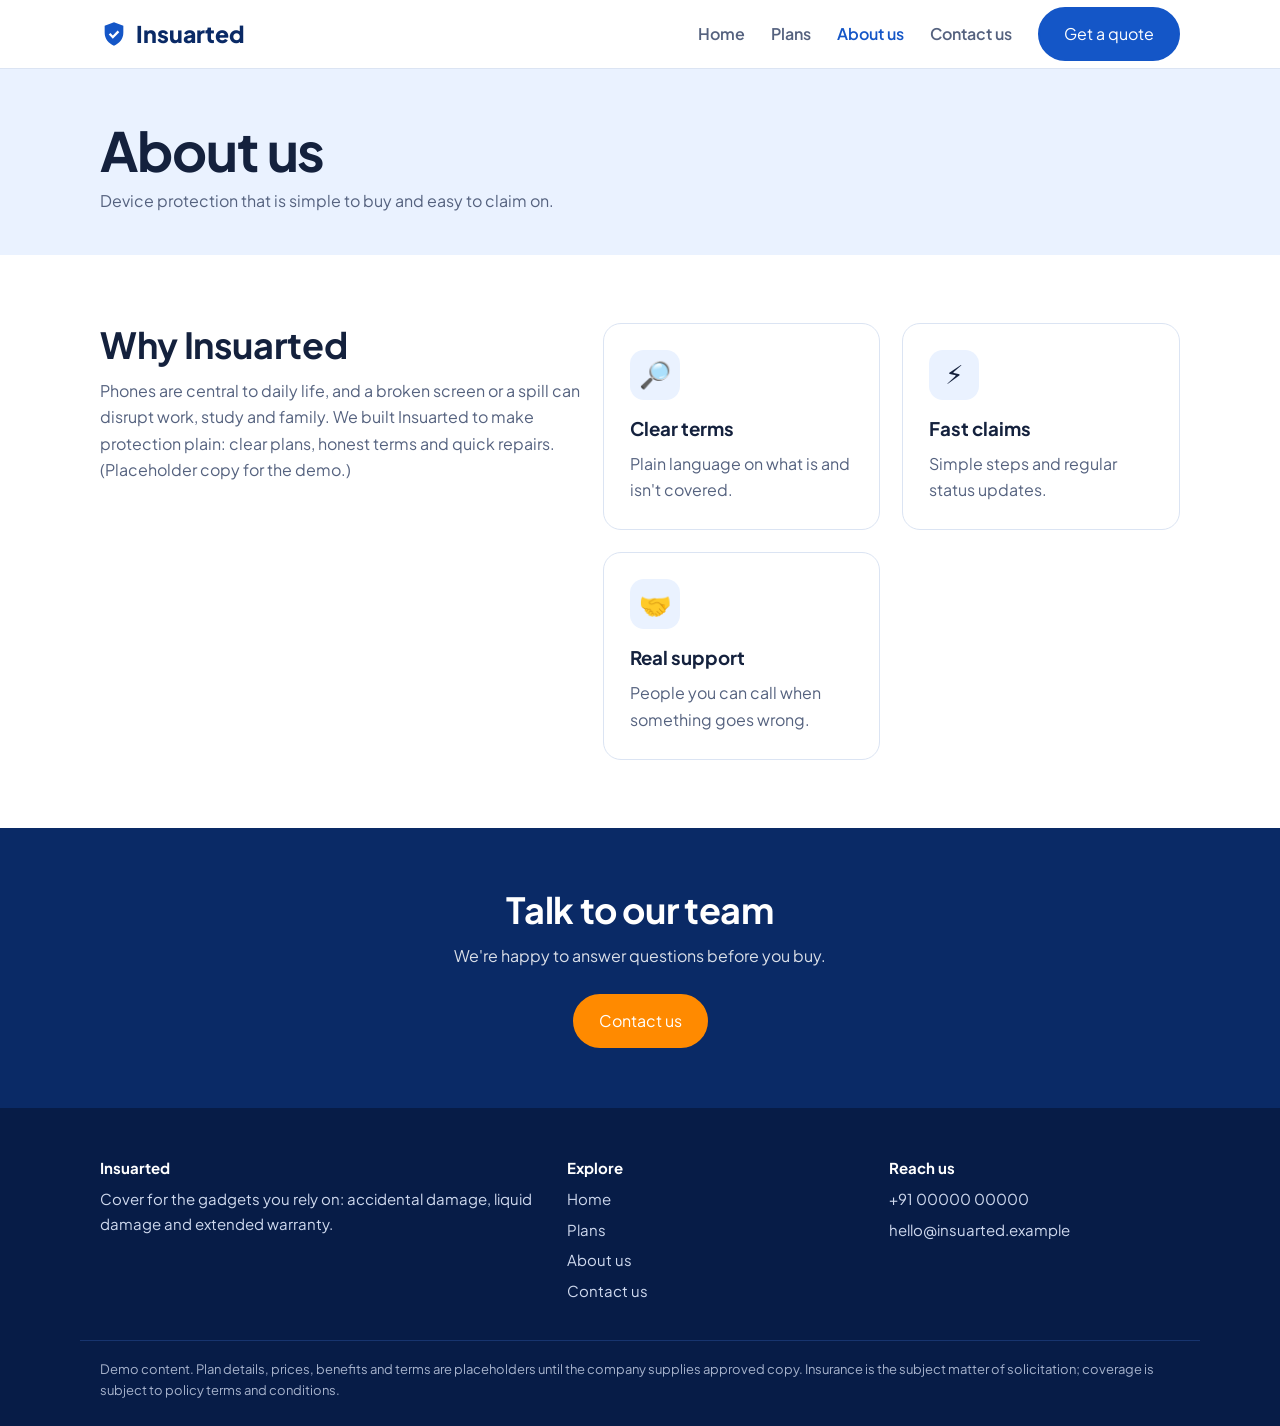
==== about.html @ c6f41498 "Add files via upload" ====
<!doctype html><html lang="en"><head><meta charset="utf-8"><meta name="viewport" content="width=device-width,initial-scale=1"><title>About us | Insuarted</title><meta name="description" content="Who we are and how we handle claims."><link rel="preconnect" href="https://fonts.googleapis.com"><link rel="preconnect" href="https://fonts.gstatic.com" crossorigin><link href="https://fonts.googleapis.com/css2?family=Plus+Jakarta+Sans:wght@400;500;600;700;800&display=swap" rel="stylesheet"><link rel="stylesheet" href="styles.css"></head><body><header><div class="w nav"><a class="logo" href="index.html"><svg width="28" height="28" viewBox="0 0 24 24" fill="#1456c7" aria-hidden="true"><path d="M12 2 4 5v6c0 5 3.4 9.4 8 11 4.6-1.6 8-6 8-11V5l-8-3Zm-1 14-3.5-3.5 1.4-1.4L11 13.2l4.1-4.1 1.4 1.4L11 16Z"/></svg>Insuarted</a><button id="m" aria-label="Menu">&#9776;</button><nav id="nv"><a href="index.html">Home</a><a href="plans.html">Plans</a><a href="about.html" class=on>About us</a><a href="contact.html">Contact us</a><a class="btn" href="contact.html#quote">Get a quote</a></nav></div></header><main><section class="page"><div class="w"><h1>About us</h1><p>Device protection that is simple to buy and easy to claim on.</p></div></section>
<section class="sec"><div class="w g2"><div><h2>Why Insuarted</h2><p class="mut">Phones are central to daily life, and a broken screen or a spill can disrupt work, study and family. We built Insuarted to make protection plain: clear plans, honest terms and quick repairs. (Placeholder copy for the demo.)</p></div><div class="g3" style="grid-template-columns:1fr 1fr"><div class="card"><div class="ic">🔎</div><h3>Clear terms</h3><p>Plain language on what is and isn't covered.</p></div><div class="card"><div class="ic">⚡</div><h3>Fast claims</h3><p>Simple steps and regular status updates.</p></div><div class="card"><div class="ic">🤝</div><h3>Real support</h3><p>People you can call when something goes wrong.</p></div></div></div></section>
<section class="cta"><div class="w"><h2>Talk to our team</h2><p>We're happy to answer questions before you buy.</p><a class="btn a" href="contact.html">Contact us</a></div></section></main><footer><div class="w fg"><div><b>Insuarted</b><p>Cover for the gadgets you rely on: accidental damage, liquid damage and extended warranty.</p></div><div><b>Explore</b><a href="index.html">Home</a><a href="plans.html">Plans</a><a href="about.html">About us</a><a href="contact.html">Contact us</a></div><div><b>Reach us</b><a href="tel:+910000000000">+91 00000 00000</a><a href="mailto:hello@insuarted.example">hello@insuarted.example</a></div></div><div class="w dis">Demo content. Plan details, prices, benefits and terms are placeholders until the company supplies approved copy. Insurance is the subject matter of solicitation; coverage is subject to policy terms and conditions.</div></footer><script src="main.js"></script></body></html>
---- styles.css ----
:root{--navy:#0a2a66;--blue:#1456c7;--sky:#eaf2ff;--acc:#ff8a00;--ink:#14213d;--mut:#55627f;--line:#dbe4f3}
*{box-sizing:border-box;margin:0}
body{font:16px/1.65 "Plus Jakarta Sans",system-ui,-apple-system,"Segoe UI",Roboto,sans-serif;color:var(--ink)}
a{color:inherit;text-decoration:none}
:focus-visible{outline:3px solid var(--acc);outline-offset:2px}
.w{max-width:1120px;margin:0 auto;padding:0 20px}
header{position:sticky;top:0;background:#fff;border-bottom:1px solid var(--line);z-index:9}
.nav{display:flex;align-items:center;justify-content:space-between;height:68px}
.logo{display:flex;gap:8px;align-items:center;font-weight:800;font-size:23px;color:var(--navy)}
nav{display:flex;gap:26px;align-items:center}
nav a:not(.btn){font-weight:600;color:var(--mut)}nav a.on,nav a:not(.btn):hover{color:var(--blue)}
.btn{display:inline-block;background:var(--blue);color:#fff!important;padding:12px 24px;border-radius:999px;font:700 16px inherit;font-family:inherit;border:2px solid var(--blue);cursor:pointer;transition:background .2s}
.btn:hover{background:var(--navy);border-color:var(--navy)}
.btn.a{background:var(--acc);border-color:var(--acc)}.btn.a:hover{background:#e67a00;border-color:#e67a00}
.btn.o{background:none;color:var(--blue)!important}.btn.o:hover{background:var(--sky)}
#m{display:none;background:none;border:0;font-size:28px;cursor:pointer;color:var(--navy)}
.hero{background:linear-gradient(135deg,var(--navy),var(--blue));color:#fff;padding:76px 0}
.hero .w{display:grid;grid-template-columns:1.15fr .85fr;gap:48px;align-items:center}
.hero .btn.o{color:#fff!important;border-color:#fff}.hero .btn.o:hover{background:rgba(255,255,255,.15)}
h1{font-size:clamp(32px,5vw,54px);line-height:1.1;letter-spacing:-.02em}
h2{font-size:clamp(26px,3.4vw,36px);line-height:1.2;margin-bottom:12px;letter-spacing:-.01em}
.hero p{font-size:18px;margin:18px 0 30px;opacity:.92;max-width:520px}
.card{background:#fff;border:1px solid var(--line);border-radius:18px;padding:26px}
.hero .card{color:var(--ink);border:0;box-shadow:0 20px 50px rgba(0,0,0,.25)}
.sec{padding:68px 0}.alt{background:var(--sky)}
.c{text-align:center;max-width:620px;margin:0 auto 38px;color:var(--mut)}
.g3,.g2{display:grid;gap:22px}.g3{grid-template-columns:repeat(3,1fr)}.g2{grid-template-columns:1fr 1.2fr;align-items:start}
.ic{width:50px;height:50px;border-radius:14px;background:var(--sky);display:grid;place-items:center;font-size:26px;margin-bottom:14px}
.card h3{margin-bottom:6px}.mut,.card p{color:var(--mut)}
.ck{list-style:none;padding:0;margin:14px 0}.ck li{padding:5px 0 5px 28px;position:relative}
.ck li:before{content:"✓";position:absolute;left:0;color:#14a44d;font-weight:800}
.stat{text-align:center}.stat b{display:block;font-size:38px;color:var(--blue);line-height:1.2}
.plan{display:flex;flex-direction:column;position:relative}.plan .ck{flex:1}
.plan.pop{border:2px solid var(--blue);box-shadow:0 14px 40px rgba(20,86,199,.18)}
.tag{position:absolute;top:-14px;left:22px;background:var(--acc);color:#fff;font-weight:700;font-size:13px;padding:3px 14px;border-radius:999px}
.price{font-size:34px;font-weight:800;color:var(--navy)}.price small{font-size:15px;font-weight:500;color:var(--mut)}
.cta{background:var(--navy);color:#fff;text-align:center;padding:60px 0}.cta p{margin:8px 0 24px;opacity:.85}
.page{background:var(--sky);padding:52px 0 40px}.page p{color:var(--mut);max-width:620px;margin-top:8px}
label{display:block;font-weight:600;font-size:14px;margin:14px 0 5px}
input,select,textarea{width:100%;padding:12px 14px;border:1.5px solid var(--line);border-radius:10px;font:inherit;background:#fff}
input:focus,select:focus,textarea:focus{border-color:var(--blue);outline:0}
.r{display:grid;grid-template-columns:1fr 1fr;gap:14px}
.chk{display:flex;gap:10px;align-items:flex-start;font-weight:400;margin-top:16px}.chk input{width:auto;margin-top:5px}
.hp{position:absolute;left:-9999px}
#out{margin-top:14px;padding:0;border-radius:10px}#out.ok,#out.err{padding:12px 14px}
#out.ok{background:#e6f7ed;color:#0b6b32}#out.err{background:#fdecec;color:#a61b1b}
details{border-bottom:1px solid var(--line);padding:14px 0}summary{font-weight:700;cursor:pointer}details p{margin-top:8px;color:var(--mut)}
footer{background:#071c47;color:#cfd9ee;padding:48px 0 24px;font-size:15px}
.fg{display:grid;grid-template-columns:1.5fr 1fr 1fr;gap:30px}.fg a,.fg b{display:block;margin-bottom:6px}.fg b{color:#fff}.fg a:hover{color:#fff}
.dis{margin-top:30px;padding-top:18px;border-top:1px solid #1c3a78;font-size:13px;opacity:.8}
@media(max-width:800px){.hero .w,.g3,.g2,.fg,.r{grid-template-columns:1fr}.hero{padding:48px 0}.sec{padding:48px 0}
#m{display:block}nav{display:none;position:absolute;top:68px;left:0;right:0;background:#fff;flex-direction:column;align-items:stretch;padding:16px 20px;border-bottom:1px solid var(--line);gap:14px}nav.open{display:flex}nav .btn{text-align:center}}
@media(prefers-reduced-motion:reduce){*{transition:none!important}}
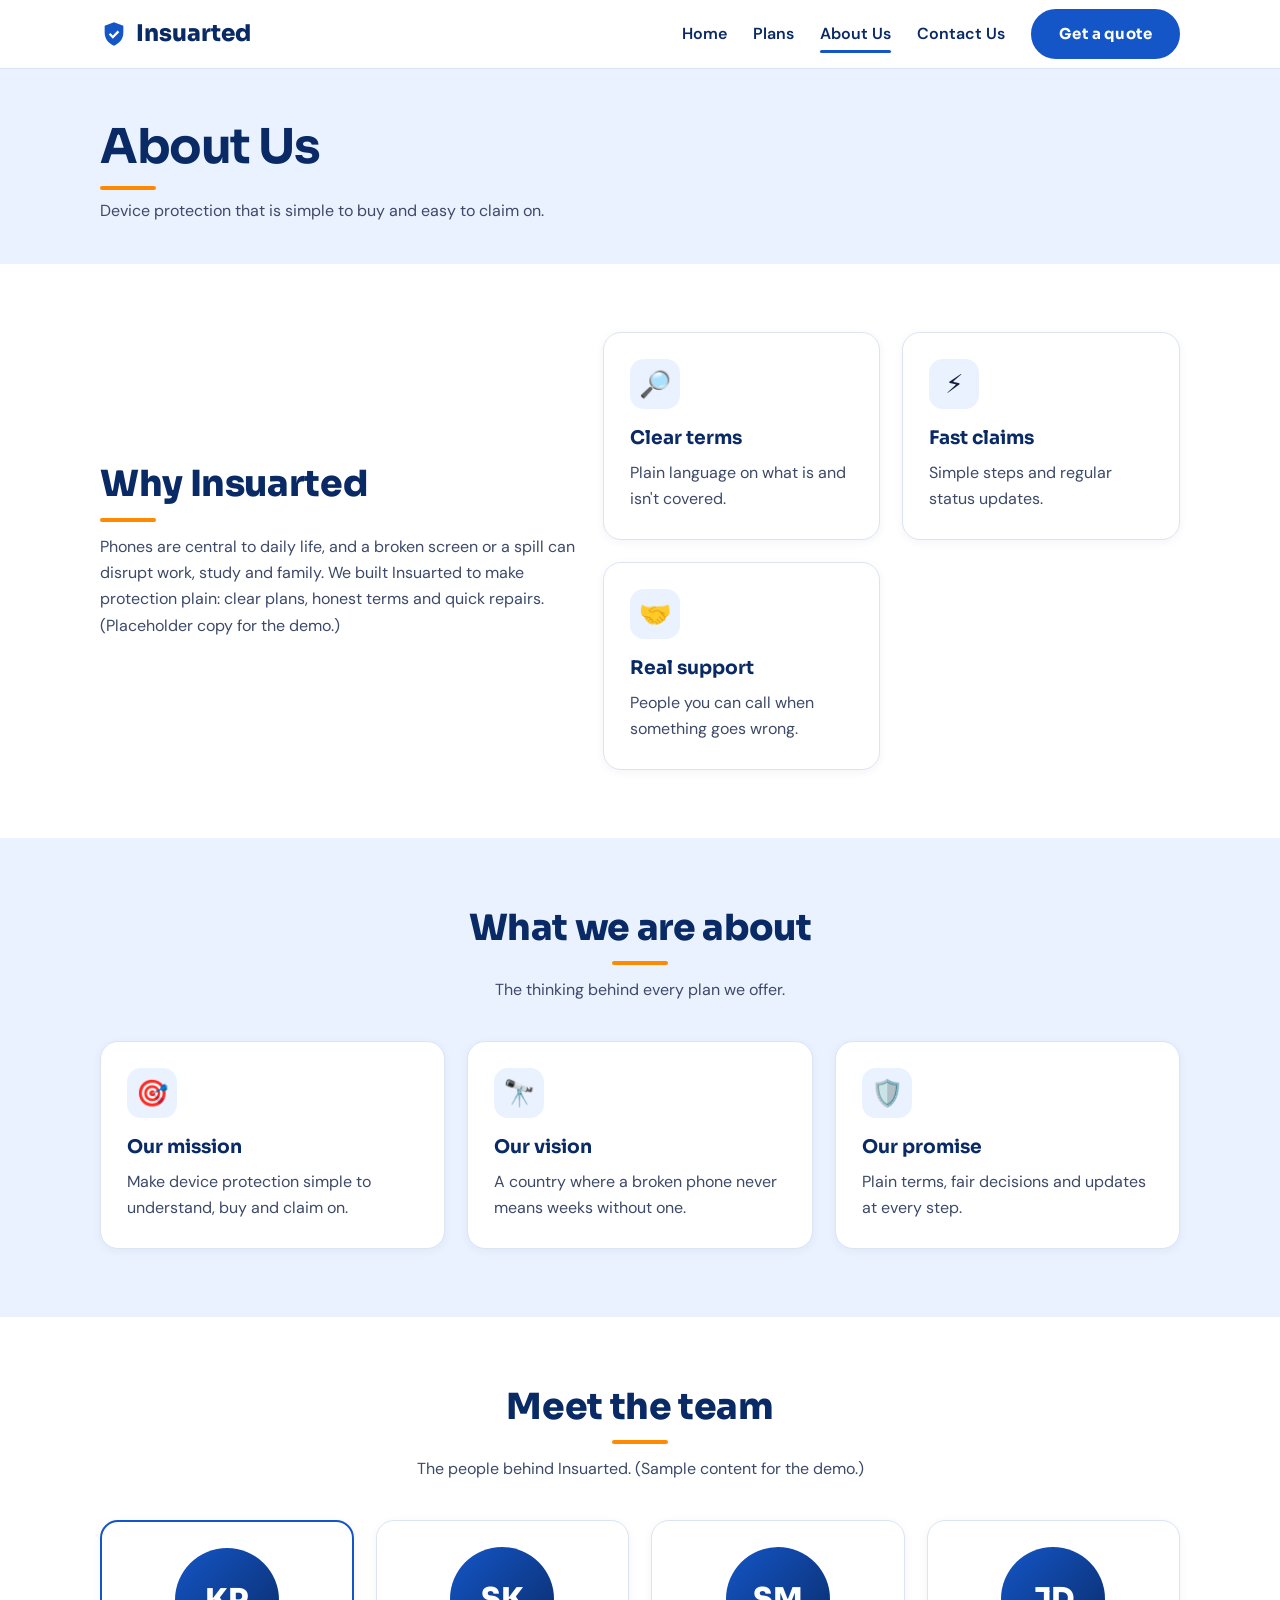
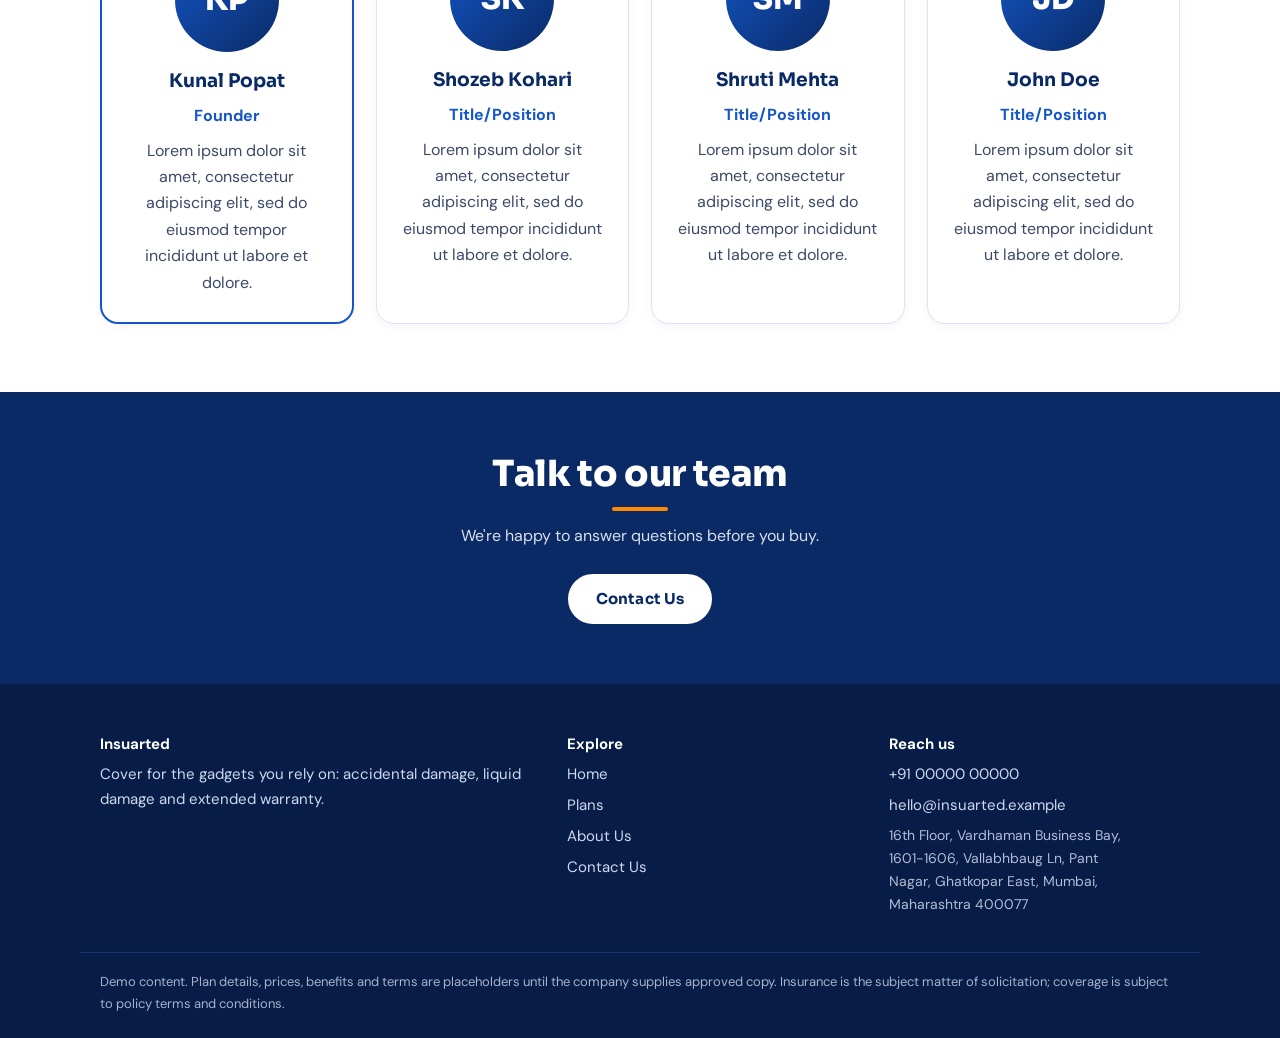
==== commit 41685268: "Add files via upload" ====
--- a/about.html
+++ b/about.html
@@ -1,3 +1,3 @@
-<!doctype html><html lang="en"><head><meta charset="utf-8"><meta name="viewport" content="width=device-width,initial-scale=1"><title>About us | Insuarted</title><meta name="description" content="Who we are and how we handle claims."><link rel="preconnect" href="https://fonts.googleapis.com"><link rel="preconnect" href="https://fonts.gstatic.com" crossorigin><link href="https://fonts.googleapis.com/css2?family=Plus+Jakarta+Sans:wght@400;500;600;700;800&display=swap" rel="stylesheet"><link rel="stylesheet" href="styles.css"></head><body><header><div class="w nav"><a class="logo" href="index.html"><svg width="28" height="28" viewBox="0 0 24 24" fill="#1456c7" aria-hidden="true"><path d="M12 2 4 5v6c0 5 3.4 9.4 8 11 4.6-1.6 8-6 8-11V5l-8-3Zm-1 14-3.5-3.5 1.4-1.4L11 13.2l4.1-4.1 1.4 1.4L11 16Z"/></svg>Insuarted</a><button id="m" aria-label="Menu">&#9776;</button><nav id="nv"><a href="index.html">Home</a><a href="plans.html">Plans</a><a href="about.html" class=on>About us</a><a href="contact.html">Contact us</a><a class="btn" href="contact.html#quote">Get a quote</a></nav></div></header><main><section class="page"><div class="w"><h1>About us</h1><p>Device protection that is simple to buy and easy to claim on.</p></div></section>
-<section class="sec"><div class="w g2"><div><h2>Why Insuarted</h2><p class="mut">Phones are central to daily life, and a broken screen or a spill can disrupt work, study and family. We built Insuarted to make protection plain: clear plans, honest terms and quick repairs. (Placeholder copy for the demo.)</p></div><div class="g3" style="grid-template-columns:1fr 1fr"><div class="card"><div class="ic">🔎</div><h3>Clear terms</h3><p>Plain language on what is and isn't covered.</p></div><div class="card"><div class="ic">⚡</div><h3>Fast claims</h3><p>Simple steps and regular status updates.</p></div><div class="card"><div class="ic">🤝</div><h3>Real support</h3><p>People you can call when something goes wrong.</p></div></div></div></section>
-<section class="cta"><div class="w"><h2>Talk to our team</h2><p>We're happy to answer questions before you buy.</p><a class="btn a" href="contact.html">Contact us</a></div></section></main><footer><div class="w fg"><div><b>Insuarted</b><p>Cover for the gadgets you rely on: accidental damage, liquid damage and extended warranty.</p></div><div><b>Explore</b><a href="index.html">Home</a><a href="plans.html">Plans</a><a href="about.html">About us</a><a href="contact.html">Contact us</a></div><div><b>Reach us</b><a href="tel:+910000000000">+91 00000 00000</a><a href="mailto:hello@insuarted.example">hello@insuarted.example</a></div></div><div class="w dis">Demo content. Plan details, prices, benefits and terms are placeholders until the company supplies approved copy. Insurance is the subject matter of solicitation; coverage is subject to policy terms and conditions.</div></footer><script src="main.js"></script></body></html>+<!doctype html><html lang="en"><head><meta charset="utf-8"><meta name="viewport" content="width=device-width,initial-scale=1"><title>About Us | Insuarted</title><meta name="description" content="Who we are and how we handle claims."><link rel="preconnect" href="https://fonts.googleapis.com"><link rel="preconnect" href="https://fonts.gstatic.com" crossorigin><link href="https://fonts.googleapis.com/css2?family=Sora:wght@600;700;800&family=DM+Sans:wght@400;500;600;700&display=swap" rel="stylesheet"><link rel="icon" href="favicon.svg" type="image/svg+xml"><link rel="icon" href="favicon.svg" type="image/svg+xml"><link rel="stylesheet" href="styles.css"></head><body><header><div class="w nav"><a class="logo" href="index.html"><svg width="28" height="28" viewBox="0 0 24 24" fill="#1456c7" aria-hidden="true"><path d="M12 2 4 5v6c0 5 3.4 9.4 8 11 4.6-1.6 8-6 8-11V5l-8-3Zm-1 14-3.5-3.5 1.4-1.4L11 13.2l4.1-4.1 1.4 1.4L11 16Z"/></svg>Insuarted</a><button id="m" aria-label="Menu">&#9776;</button><nav id="nv"><a href="index.html">Home</a><a href="plans.html">Plans</a><a href="about.html" class=on>About Us</a><a href="contact.html">Contact Us</a><a class="btn" href="contact.html#quote">Get a quote</a></nav></div></header><main><section class="page"><div class="w"><h1>About Us</h1><p>Device protection that is simple to buy and easy to claim on.</p></div></section>
+<section class="sec"><div class="w g2 mid"><div><h2>Why Insuarted</h2><p class="mut">Phones are central to daily life, and a broken screen or a spill can disrupt work, study and family. We built Insuarted to make protection plain: clear plans, honest terms and quick repairs. (Placeholder copy for the demo.)</p></div><div class="g3" style="grid-template-columns:1fr 1fr"><div class="card"><div class="ic">🔎</div><h3>Clear terms</h3><p>Plain language on what is and isn't covered.</p></div><div class="card"><div class="ic">⚡</div><h3>Fast claims</h3><p>Simple steps and regular status updates.</p></div><div class="card"><div class="ic">🤝</div><h3>Real support</h3><p>People you can call when something goes wrong.</p></div></div></div></section>
+<section class="sec alt"><div class="w"><div class="c"><h2>What we are about</h2><p>The thinking behind every plan we offer.</p></div><div class="g3"><div class="card"><div class="ic">🎯</div><h3>Our mission</h3><p>Make device protection simple to understand, buy and claim on.</p></div><div class="card"><div class="ic">🔭</div><h3>Our vision</h3><p>A country where a broken phone never means weeks without one.</p></div><div class="card"><div class="ic">🛡️</div><h3>Our promise</h3><p>Plain terms, fair decisions and updates at every step.</p></div></div></div></section><section class="sec"><div class="w"><div class="c"><h2>Meet the team</h2><p>The people behind Insuarted. (Sample content for the demo.)</p></div><div class="g4"><div class="card tm fd"><div class="av"><span>KP</span><img src="images/team/kunal-popat.jpg" alt="Kunal Popat" loading="lazy" onerror="this.remove()"></div><h3>Kunal Popat</h3><p class="role">Founder</p><p>Lorem ipsum dolor sit amet, consectetur adipiscing elit, sed do eiusmod tempor incididunt ut labore et dolore.</p></div><div class="card tm"><div class="av"><span>SK</span><img src="images/team/shozeb-kohari.jpg" alt="Shozeb Kohari" loading="lazy" onerror="this.remove()"></div><h3>Shozeb Kohari</h3><p class="role">Title/Position</p><p>Lorem ipsum dolor sit amet, consectetur adipiscing elit, sed do eiusmod tempor incididunt ut labore et dolore.</p></div><div class="card tm"><div class="av"><span>SM</span><img src="images/team/shruti-mehta.jpg" alt="Shruti Mehta" loading="lazy" onerror="this.remove()"></div><h3>Shruti Mehta</h3><p class="role">Title/Position</p><p>Lorem ipsum dolor sit amet, consectetur adipiscing elit, sed do eiusmod tempor incididunt ut labore et dolore.</p></div><div class="card tm"><div class="av"><span>JD</span><img src="images/team/john-doe.jpg" alt="John Doe" loading="lazy" onerror="this.remove()"></div><h3>John Doe</h3><p class="role">Title/Position</p><p>Lorem ipsum dolor sit amet, consectetur adipiscing elit, sed do eiusmod tempor incididunt ut labore et dolore.</p></div></div></div></section><section class="cta"><div class="w"><h2>Talk to our team</h2><p>We're happy to answer questions before you buy.</p><a class="btn a" href="contact.html">Contact Us</a></div></section></main><footer><div class="w fg"><div><b>Insuarted</b><p>Cover for the gadgets you rely on: accidental damage, liquid damage and extended warranty.</p></div><div><b>Explore</b><a href="index.html">Home</a><a href="plans.html">Plans</a><a href="about.html">About Us</a><a href="contact.html">Contact Us</a></div><div><b>Reach us</b><a href="tel:+910000000000">+91 00000 00000</a><a href="mailto:hello@insuarted.example">hello@insuarted.example</a><a class="adr" href="https://www.google.com/maps/place/Shift+Risk+Insurance+Brokers+Limited/@19.0803357,72.9051284,17z/data=!3m1!4b1!4m6!3m5!1s0x3be7c61fb3d650e3:0x14227ef74384f28a!8m2!3d19.0803357!4d72.9051284!16s%2Fg%2F11d_6y_kd8" target="_blank" rel="noopener">16th Floor, Vardhaman Business Bay, 1601-1606, Vallabhbaug Ln, Pant Nagar, Ghatkopar East, Mumbai, Maharashtra 400077</a></div></div><div class="w dis">Demo content. Plan details, prices, benefits and terms are placeholders until the company supplies approved copy. Insurance is the subject matter of solicitation; coverage is subject to policy terms and conditions.</div></footer><script src="main.js"></script></body></html>
--- a/styles.css
+++ b/styles.css
@@ -51,3 +51,84 @@
 @media(max-width:800px){.hero .w,.g3,.g2,.fg,.r{grid-template-columns:1fr}.hero{padding:48px 0}.sec{padding:48px 0}
 #m{display:block}nav{display:none;position:absolute;top:68px;left:0;right:0;background:#fff;flex-direction:column;align-items:stretch;padding:16px 20px;border-bottom:1px solid var(--line);gap:14px}nav.open{display:flex}nav .btn{text-align:center}}
 @media(prefers-reduced-motion:reduce){*{transition:none!important}}
+/* v2 overrides */
+:root{--mut:#3d4a68}
+body{font-family:"DM Sans",system-ui,-apple-system,"Segoe UI",Roboto,sans-serif}
+h1,h2,h3,.logo,.price,.stat b,.btn,.tag{font-family:Sora,"DM Sans",system-ui,sans-serif}
+h2{color:var(--navy);font-weight:800}
+h2:after,.page h1:after{content:"";display:block;width:56px;height:4px;border-radius:4px;background:linear-gradient(90deg,var(--blue),var(--acc));margin:12px 0 0}
+.c h2:after,.cta h2:after{margin:12px auto 0}
+.page h1{color:var(--navy)}.card h3{color:var(--navy)}.cta h2{color:#fff}
+.btn{display:inline-flex;align-items:center;justify-content:center;font-weight:700;font-size:16px;line-height:1.2;padding:13px 26px;text-align:center;letter-spacing:.01em}
+.btn.a{color:var(--navy)!important}.btn.sm{padding:7px 16px;font-size:13px}
+.plan{transition:transform .25s,box-shadow .25s,border-color .25s}
+.plan:before{content:"";position:absolute;left:0;top:0;height:5px;width:0;background:linear-gradient(90deg,var(--blue),var(--acc));border-radius:18px 18px 0 0;transition:width .35s}
+.plan:hover{transform:translateY(-8px);box-shadow:0 24px 50px rgba(20,86,199,.22);border-color:var(--blue)}
+.plan:hover:before{width:100%}.plan:hover .price{color:var(--blue)}
+.plan .ck li:before{transition:transform .2s}.plan:hover .ck li:before{transform:scale(1.35)}
+.plan:hover .btn.o{background:var(--blue);color:#fff!important}
+.nx{background:linear-gradient(135deg,#071c47,#0a2a66);color:#fff;padding:68px 0}.nx h2{color:#fff}
+.nxp{color:#cfd9ee;max-width:620px;margin-bottom:30px}
+.g4{display:grid;grid-template-columns:repeat(4,1fr);gap:22px}
+.tile{background:rgba(255,255,255,.07);border:1px solid rgba(255,255,255,.18);border-radius:16px;padding:22px;transition:transform .25s,background .25s,border-color .25s}
+.tile:hover{transform:translateY(-5px);background:rgba(255,255,255,.13);border-color:#ff6b6b}
+.tile h3{color:#fff;margin:12px 0 4px;font-size:18px}.tile p{color:#cfd9ee}
+.x{width:36px;height:36px;border-radius:50%;display:grid;place-items:center;background:rgba(255,107,107,.15);color:#ff9a9a;font-weight:800;border:1.5px solid #ff6b6b;transition:.25s}
+.tile:hover .x{background:#ff6b6b;color:#fff}
+.av{width:76px;height:76px;border-radius:50%;display:grid;place-items:center;font:800 24px Sora,sans-serif;color:#fff;background:linear-gradient(135deg,var(--blue),var(--navy));margin-bottom:14px}
+.team .card{text-align:center}.team .av{margin-left:auto;margin-right:auto}
+.pill{display:inline-flex;gap:8px;align-items:center;font-weight:700;font-size:14px;padding:4px 14px;border-radius:999px;margin:8px 0}
+.pill:before{content:"";width:9px;height:9px;border-radius:50%;background:currentColor}
+.pill.open{background:#e6f7ed;color:#0b6b32}.pill.closed{background:#fdecec;color:#a61b1b}
+.card a.lnk{color:var(--blue);font-weight:600;text-decoration:underline}
+.fg .adr{font-size:14px;opacity:.85;max-width:250px}
+@media(max-width:900px){.g4{grid-template-columns:1fr 1fr}}@media(max-width:520px){.g4{grid-template-columns:1fr}}
+/* v2 */
+:root{--mut:#3d4968}
+body{font-family:"DM Sans",system-ui,-apple-system,"Segoe UI",Roboto,sans-serif}
+h1,h2,h3,.logo,.price,.stat b,.av,.btn{font-family:Sora,"DM Sans",system-ui,sans-serif}
+h1{font-size:clamp(30px,4.6vw,48px);letter-spacing:-.03em}
+h2,.card h3,.page h1{color:var(--navy)}
+h2::after,.page h1::after{content:"";display:block;width:56px;height:4px;border-radius:4px;background:var(--acc);margin:12px 0 0}
+.c h2::after,.cta h2::after{margin:12px auto 0}
+.cta h2,.nc h2{color:#fff}
+.btn{display:inline-flex;align-items:center;justify-content:center;font-size:15px;font-weight:700;line-height:1.2;padding:14px 26px;text-align:center;letter-spacing:.01em}
+.btn.a{color:var(--navy)!important}.tag{color:var(--navy)}
+.fg span{display:block;margin-top:2px}
+.lk{color:var(--blue);font-weight:700;text-decoration:underline;text-underline-offset:3px}.lk:hover{color:var(--navy)}
+.plan{transition:transform .28s,box-shadow .28s,border-color .28s}
+.plan:nth-child(1){--pc:#0f9d8a}.plan:nth-child(2){--pc:#1456c7}.plan:nth-child(3){--pc:#e67a00}
+.plan::before{content:"";position:absolute;left:0;top:0;height:5px;width:0;background:var(--pc);border-radius:18px 18px 0 0;transition:width .4s}
+.plan:hover{transform:translateY(-8px);box-shadow:0 22px 48px rgba(10,42,102,.2);border-color:var(--pc)}
+.plan:hover::before{width:100%}.plan:hover .price{color:var(--pc)}
+.plan .ck li{transition:transform .2s}.plan:hover .ck li{transform:translateX(4px)}.plan:hover .ck li:before{color:var(--pc)}
+.g4{display:grid;grid-template-columns:repeat(4,1fr);gap:22px}
+.tm{text-align:center;transition:transform .25s,box-shadow .25s}.tm:hover{transform:translateY(-6px);box-shadow:0 16px 36px rgba(10,42,102,.14)}
+.av{width:76px;height:76px;border-radius:50%;margin:0 auto 14px;display:grid;place-items:center;color:#fff;font-size:24px;font-weight:800;background:linear-gradient(135deg,var(--blue),var(--navy))}
+.st{display:inline-flex;align-items:center;gap:8px;font-weight:700;font-size:14px;padding:5px 12px;border-radius:999px}
+.st:before{content:"";width:9px;height:9px;border-radius:50%;background:currentColor}
+.st.on{background:#e6f7ed;color:#0b6b32}.st.on:before{animation:p 1.6s infinite}.st.off{background:#fdecec;color:#a61b1b}
+@keyframes p{50%{opacity:.25}}
+.dm{margin-left:8px;font:inherit;font-size:13px;border:1.5px dashed var(--mut);background:none;border-radius:999px;padding:4px 12px;cursor:pointer;color:var(--ink)}
+@media(max-width:800px){.g3[style]{grid-template-columns:1fr!important}}
+@media(max-width:480px){.g4{grid-template-columns:1fr}}
+
+/* v3 */
+nav a:not(.btn){color:var(--navy);position:relative}
+nav a:not(.btn)::after{content:"";position:absolute;left:0;right:0;bottom:-6px;height:3px;border-radius:3px;background:var(--blue);transform:scaleX(0);transition:transform .2s}
+nav a.on::after,nav a:not(.btn):hover::after{transform:scaleX(1)}
+.hero{background:linear-gradient(135deg,#e6f0ff 0%,#f7faff 55%,#d9e8ff 100%);color:var(--ink);border-bottom:1px solid var(--line)}
+.hero h1{color:var(--navy)}.hero p{opacity:1;color:var(--mut)}
+.hero .btn.o{color:var(--blue)!important;border-color:var(--blue)}.hero .btn.o:hover{background:#fff}
+.hero .card p{margin:6px 0;font-size:16px}
+.btn.a{background:var(--blue);border-color:var(--blue);color:#fff!important}.btn.a:hover{background:var(--navy);border-color:var(--navy)}
+.cta .btn.a{background:#fff;border-color:#fff;color:var(--navy)!important}.cta .btn.a:hover{background:var(--sky);border-color:var(--sky)}
+.card{box-shadow:0 2px 10px rgba(10,42,102,.05);transition:transform .25s,box-shadow .25s,border-color .25s}
+.card:hover{transform:translateY(-3px);box-shadow:0 10px 26px rgba(10,42,102,.1);border-color:#c3d3ee}
+form.card:hover,.hero .card:hover{transform:none;border-color:var(--line)}form.card:hover{box-shadow:0 2px 10px rgba(10,42,102,.05)}
+.card.plan:hover{transform:translateY(-8px);box-shadow:0 22px 48px rgba(10,42,102,.2);border-color:var(--pc)}
+.mid{align-items:center}
+.tm .av{width:104px;height:104px;font-size:30px;position:relative;overflow:hidden}
+.av img{position:absolute;inset:0;width:100%;height:100%;object-fit:cover}
+.tm .role{color:var(--blue);font-weight:700;margin-bottom:8px}.tm.fd{border:2px solid var(--blue)}.tm:hover{transform:translateY(-3px);box-shadow:0 10px 26px rgba(10,42,102,.1)}
+@media(max-width:600px){}
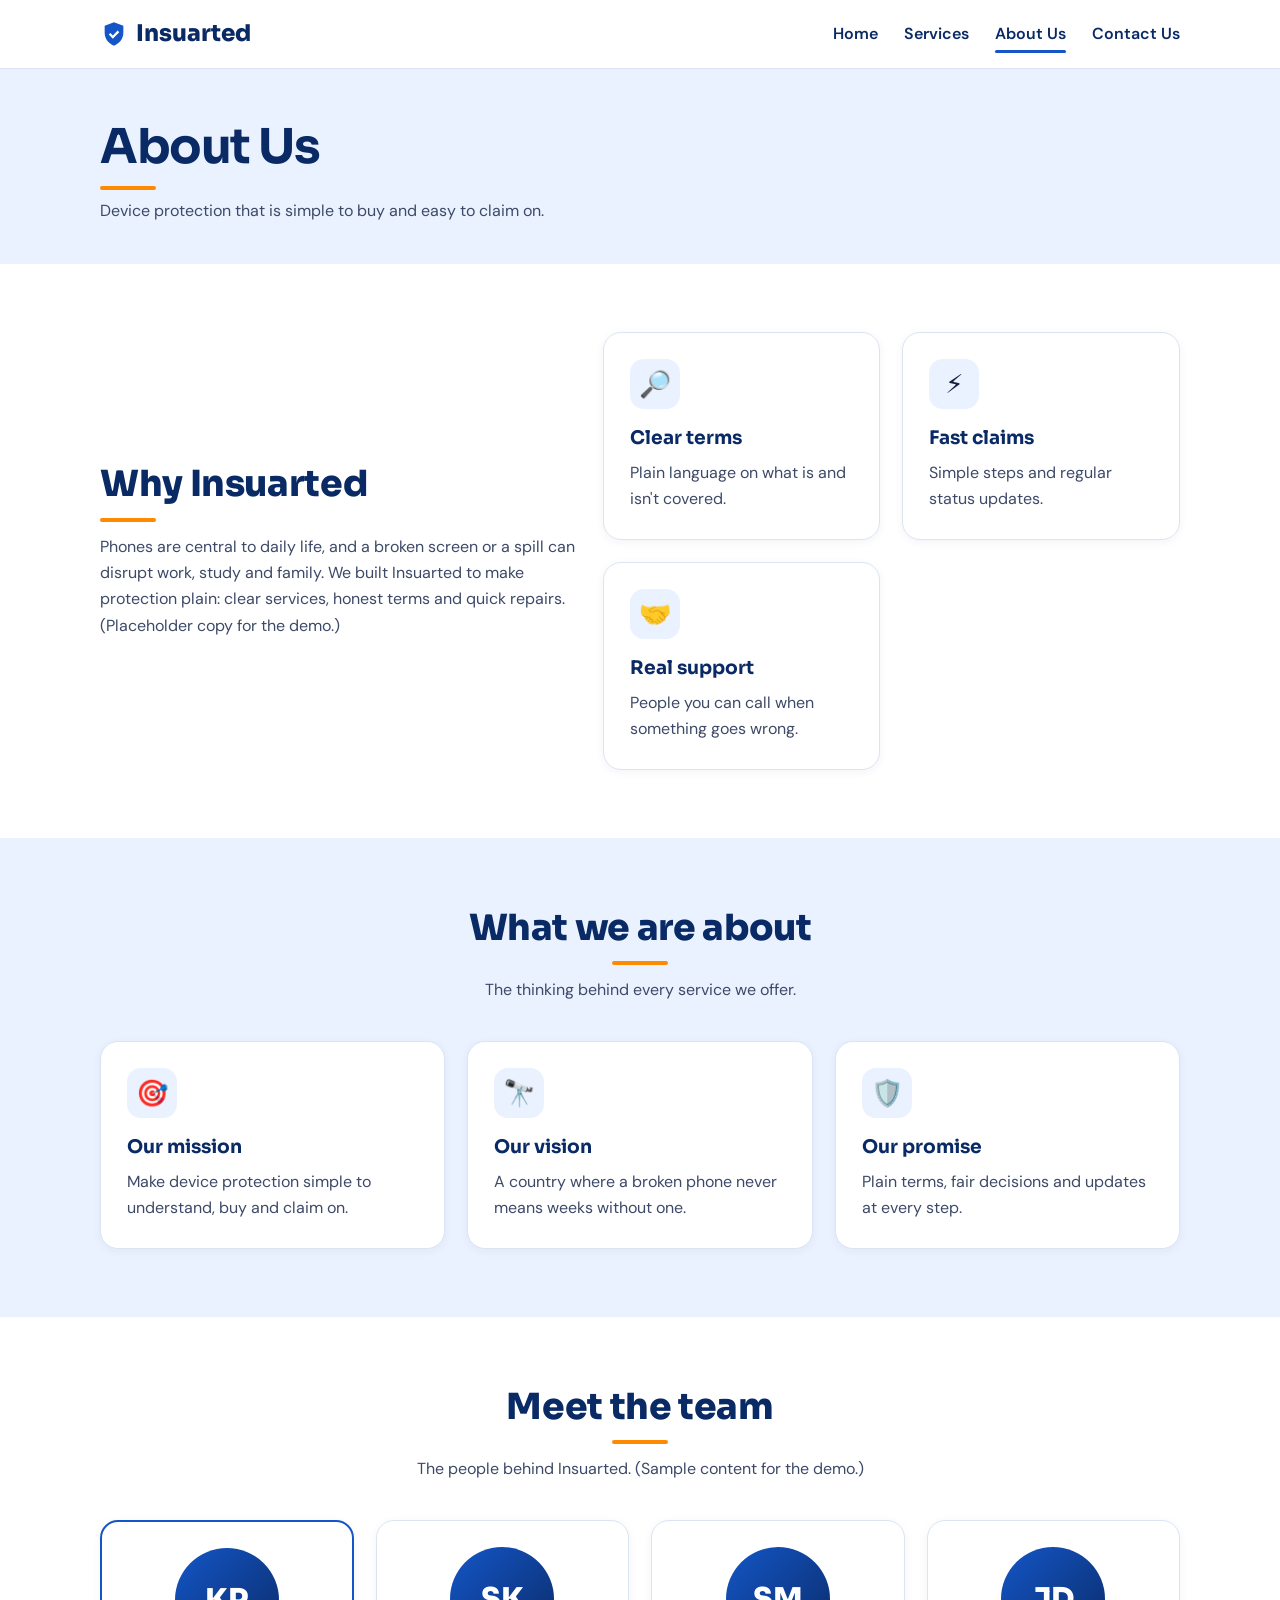
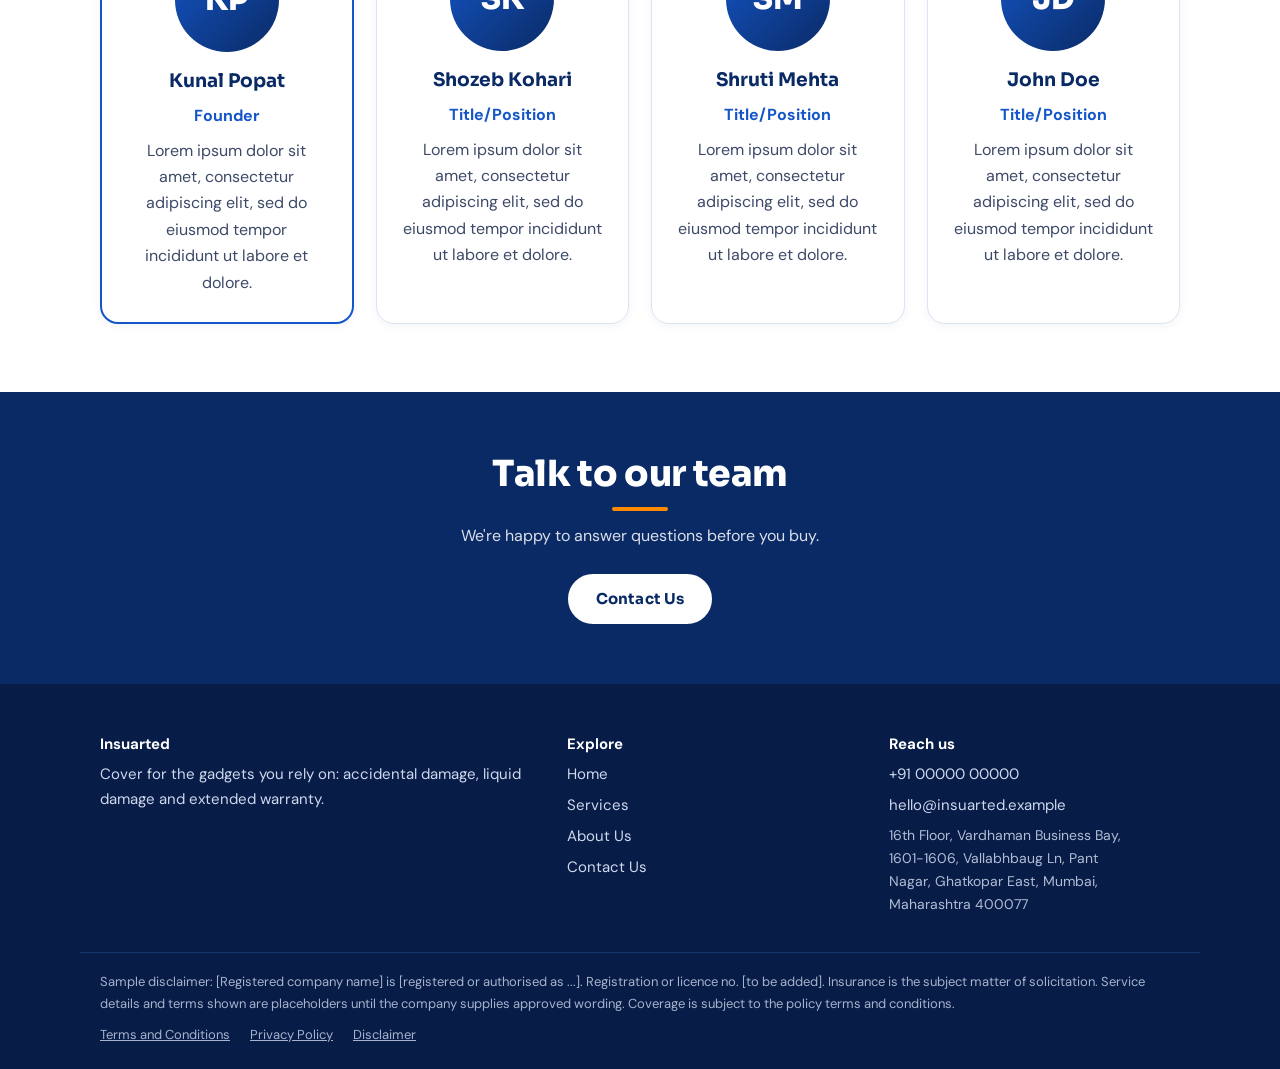
==== commit 87c18ab6: "Add files via upload Changed a decent few features after feedback" ====
--- a/about.html
+++ b/about.html
@@ -1,3 +1,5 @@
-<!doctype html><html lang="en"><head><meta charset="utf-8"><meta name="viewport" content="width=device-width,initial-scale=1"><title>About Us | Insuarted</title><meta name="description" content="Who we are and how we handle claims."><link rel="preconnect" href="https://fonts.googleapis.com"><link rel="preconnect" href="https://fonts.gstatic.com" crossorigin><link href="https://fonts.googleapis.com/css2?family=Sora:wght@600;700;800&family=DM+Sans:wght@400;500;600;700&display=swap" rel="stylesheet"><link rel="icon" href="favicon.svg" type="image/svg+xml"><link rel="icon" href="favicon.svg" type="image/svg+xml"><link rel="stylesheet" href="styles.css"></head><body><header><div class="w nav"><a class="logo" href="index.html"><svg width="28" height="28" viewBox="0 0 24 24" fill="#1456c7" aria-hidden="true"><path d="M12 2 4 5v6c0 5 3.4 9.4 8 11 4.6-1.6 8-6 8-11V5l-8-3Zm-1 14-3.5-3.5 1.4-1.4L11 13.2l4.1-4.1 1.4 1.4L11 16Z"/></svg>Insuarted</a><button id="m" aria-label="Menu">&#9776;</button><nav id="nv"><a href="index.html">Home</a><a href="plans.html">Plans</a><a href="about.html" class=on>About Us</a><a href="contact.html">Contact Us</a><a class="btn" href="contact.html#quote">Get a quote</a></nav></div></header><main><section class="page"><div class="w"><h1>About Us</h1><p>Device protection that is simple to buy and easy to claim on.</p></div></section>
-<section class="sec"><div class="w g2 mid"><div><h2>Why Insuarted</h2><p class="mut">Phones are central to daily life, and a broken screen or a spill can disrupt work, study and family. We built Insuarted to make protection plain: clear plans, honest terms and quick repairs. (Placeholder copy for the demo.)</p></div><div class="g3" style="grid-template-columns:1fr 1fr"><div class="card"><div class="ic">🔎</div><h3>Clear terms</h3><p>Plain language on what is and isn't covered.</p></div><div class="card"><div class="ic">⚡</div><h3>Fast claims</h3><p>Simple steps and regular status updates.</p></div><div class="card"><div class="ic">🤝</div><h3>Real support</h3><p>People you can call when something goes wrong.</p></div></div></div></section>
-<section class="sec alt"><div class="w"><div class="c"><h2>What we are about</h2><p>The thinking behind every plan we offer.</p></div><div class="g3"><div class="card"><div class="ic">🎯</div><h3>Our mission</h3><p>Make device protection simple to understand, buy and claim on.</p></div><div class="card"><div class="ic">🔭</div><h3>Our vision</h3><p>A country where a broken phone never means weeks without one.</p></div><div class="card"><div class="ic">🛡️</div><h3>Our promise</h3><p>Plain terms, fair decisions and updates at every step.</p></div></div></div></section><section class="sec"><div class="w"><div class="c"><h2>Meet the team</h2><p>The people behind Insuarted. (Sample content for the demo.)</p></div><div class="g4"><div class="card tm fd"><div class="av"><span>KP</span><img src="images/team/kunal-popat.jpg" alt="Kunal Popat" loading="lazy" onerror="this.remove()"></div><h3>Kunal Popat</h3><p class="role">Founder</p><p>Lorem ipsum dolor sit amet, consectetur adipiscing elit, sed do eiusmod tempor incididunt ut labore et dolore.</p></div><div class="card tm"><div class="av"><span>SK</span><img src="images/team/shozeb-kohari.jpg" alt="Shozeb Kohari" loading="lazy" onerror="this.remove()"></div><h3>Shozeb Kohari</h3><p class="role">Title/Position</p><p>Lorem ipsum dolor sit amet, consectetur adipiscing elit, sed do eiusmod tempor incididunt ut labore et dolore.</p></div><div class="card tm"><div class="av"><span>SM</span><img src="images/team/shruti-mehta.jpg" alt="Shruti Mehta" loading="lazy" onerror="this.remove()"></div><h3>Shruti Mehta</h3><p class="role">Title/Position</p><p>Lorem ipsum dolor sit amet, consectetur adipiscing elit, sed do eiusmod tempor incididunt ut labore et dolore.</p></div><div class="card tm"><div class="av"><span>JD</span><img src="images/team/john-doe.jpg" alt="John Doe" loading="lazy" onerror="this.remove()"></div><h3>John Doe</h3><p class="role">Title/Position</p><p>Lorem ipsum dolor sit amet, consectetur adipiscing elit, sed do eiusmod tempor incididunt ut labore et dolore.</p></div></div></div></section><section class="cta"><div class="w"><h2>Talk to our team</h2><p>We're happy to answer questions before you buy.</p><a class="btn a" href="contact.html">Contact Us</a></div></section></main><footer><div class="w fg"><div><b>Insuarted</b><p>Cover for the gadgets you rely on: accidental damage, liquid damage and extended warranty.</p></div><div><b>Explore</b><a href="index.html">Home</a><a href="plans.html">Plans</a><a href="about.html">About Us</a><a href="contact.html">Contact Us</a></div><div><b>Reach us</b><a href="tel:+910000000000">+91 00000 00000</a><a href="mailto:hello@insuarted.example">hello@insuarted.example</a><a class="adr" href="https://www.google.com/maps/place/Shift+Risk+Insurance+Brokers+Limited/@19.0803357,72.9051284,17z/data=!3m1!4b1!4m6!3m5!1s0x3be7c61fb3d650e3:0x14227ef74384f28a!8m2!3d19.0803357!4d72.9051284!16s%2Fg%2F11d_6y_kd8" target="_blank" rel="noopener">16th Floor, Vardhaman Business Bay, 1601-1606, Vallabhbaug Ln, Pant Nagar, Ghatkopar East, Mumbai, Maharashtra 400077</a></div></div><div class="w dis">Demo content. Plan details, prices, benefits and terms are placeholders until the company supplies approved copy. Insurance is the subject matter of solicitation; coverage is subject to policy terms and conditions.</div></footer><script src="main.js"></script></body></html>+<!doctype html><html lang="en"><head><meta charset="utf-8"><meta name="viewport" content="width=device-width,initial-scale=1"><title>About Us | Insuarted</title><meta name="description" content="Who we are and how we handle claims."><link rel="preconnect" href="https://fonts.googleapis.com"><link rel="preconnect" href="https://fonts.gstatic.com" crossorigin><link href="https://fonts.googleapis.com/css2?family=Sora:wght@600;700;800&family=DM+Sans:wght@400;500;600;700&display=swap" rel="stylesheet"><link rel="icon" href="favicon.svg" type="image/svg+xml"><link rel="icon" href="favicon.svg" type="image/svg+xml"><link rel="stylesheet" href="styles.css"></head><body><header><div class="w nav"><a class="logo" href="index.html"><svg width="28" height="28" viewBox="0 0 24 24" fill="#1456c7" aria-hidden="true"><path d="M12 2 4 5v6c0 5 3.4 9.4 8 11 4.6-1.6 8-6 8-11V5l-8-3Zm-1 14-3.5-3.5 1.4-1.4L11 13.2l4.1-4.1 1.4 1.4L11 16Z"/></svg>Insuarted</a><button id="m" aria-label="Menu">&#9776;</button><nav id="nv"><a href="index.html">Home</a><a href="services.html">Services</a><a href="about.html" class=on>About Us</a><a href="contact.html">Contact Us</a></nav></div></header><main><section class="page"><div class="w"><h1>About Us</h1><p>Device protection that is simple to buy and easy to claim on.</p></div></section>
+<section class="sec"><div class="w g2 mid"><div><h2>Why Insuarted</h2><p class="mut">Phones are central to daily life, and a broken screen or a spill can disrupt work, study and family. We built Insuarted to make protection plain: clear services, honest terms and quick repairs. (Placeholder copy for the demo.)</p></div><div class="g3" style="grid-template-columns:1fr 1fr"><div class="card"><div class="ic">🔎</div><h3>Clear terms</h3><p>Plain language on what is and isn't covered.</p></div><div class="card"><div class="ic">⚡</div><h3>Fast claims</h3><p>Simple steps and regular status updates.</p></div><div class="card"><div class="ic">🤝</div><h3>Real support</h3><p>People you can call when something goes wrong.</p></div></div></div></section>
+<section class="sec alt"><div class="w"><div class="c"><h2>What we are about</h2><p>The thinking behind every service we offer.</p></div><div class="g3"><div class="card"><div class="ic">🎯</div><h3>Our mission</h3><p>Make device protection simple to understand, buy and claim on.</p></div><div class="card"><div class="ic">🔭</div><h3>Our vision</h3><p>A country where a broken phone never means weeks without one.</p></div><div class="card"><div class="ic">🛡️</div><h3>Our promise</h3><p>Plain terms, fair decisions and updates at every step.</p></div></div></div></section>
+<section class="sec"><div class="w"><div class="c"><h2>Meet the team</h2><p>The people behind Insuarted. (Sample content for the demo.)</p></div><div class="g4"><div class="card tm fd"><div class="av"><span>KP</span><img src="images/team/kunal-popat.jpg" alt="Kunal Popat" loading="lazy" onerror="this.remove()"></div><h3>Kunal Popat</h3><p class="role">Founder</p><p>Lorem ipsum dolor sit amet, consectetur adipiscing elit, sed do eiusmod tempor incididunt ut labore et dolore.</p></div><div class="card tm"><div class="av"><span>SK</span><img src="images/team/shozeb-kohari.jpg" alt="Shozeb Kohari" loading="lazy" onerror="this.remove()"></div><h3>Shozeb Kohari</h3><p class="role">Title/Position</p><p>Lorem ipsum dolor sit amet, consectetur adipiscing elit, sed do eiusmod tempor incididunt ut labore et dolore.</p></div><div class="card tm"><div class="av"><span>SM</span><img src="images/team/shruti-mehta.jpg" alt="Shruti Mehta" loading="lazy" onerror="this.remove()"></div><h3>Shruti Mehta</h3><p class="role">Title/Position</p><p>Lorem ipsum dolor sit amet, consectetur adipiscing elit, sed do eiusmod tempor incididunt ut labore et dolore.</p></div><div class="card tm"><div class="av"><span>JD</span><img src="images/team/john-doe.jpg" alt="John Doe" loading="lazy" onerror="this.remove()"></div><h3>John Doe</h3><p class="role">Title/Position</p><p>Lorem ipsum dolor sit amet, consectetur adipiscing elit, sed do eiusmod tempor incididunt ut labore et dolore.</p></div></div></div></section>
+<section class="cta"><div class="w"><h2>Talk to our team</h2><p>We're happy to answer questions before you buy.</p><a class="btn a" href="contact.html">Contact Us</a></div></section></main><footer><div class="w fg"><div><b>Insuarted</b><p>Cover for the gadgets you rely on: accidental damage, liquid damage and extended warranty.</p></div><div><b>Explore</b><a href="index.html">Home</a><a href="services.html">Services</a><a href="about.html" class=on>About Us</a><a href="contact.html">Contact Us</a></div><div><b>Reach us</b><a href="tel:+910000000000">+91 00000 00000</a><a href="mailto:hello@insuarted.example">hello@insuarted.example</a><a class="adr" href="https://www.google.com/maps/place/Shift+Risk+Insurance+Brokers+Limited/@19.0803357,72.9051284,17z/data=!3m1!4b1!4m6!3m5!1s0x3be7c61fb3d650e3:0x14227ef74384f28a!8m2!3d19.0803357!4d72.9051284!16s%2Fg%2F11d_6y_kd8" target="_blank" rel="noopener">16th Floor, Vardhaman Business Bay, 1601-1606, Vallabhbaug Ln, Pant Nagar, Ghatkopar East, Mumbai, Maharashtra 400077</a></div></div><div class="w dis"><p>Sample disclaimer: [Registered company name] is [registered or authorised as ...]. Registration or licence no. [to be added]. Insurance is the subject matter of solicitation. Service details and terms shown are placeholders until the company supplies approved wording. Coverage is subject to the policy terms and conditions.</p><p class="fl"><a href="terms.html">Terms and Conditions</a><a href="privacy.html">Privacy Policy</a><a href="disclaimer.html">Disclaimer</a></p></div></footer><script src="main.js"></script></body></html>
--- a/styles.css
+++ b/styles.css
@@ -132,3 +132,15 @@
 .av img{position:absolute;inset:0;width:100%;height:100%;object-fit:cover}
 .tm .role{color:var(--blue);font-weight:700;margin-bottom:8px}.tm.fd{border:2px solid var(--blue)}.tm:hover{transform:translateY(-3px);box-shadow:0 10px 26px rgba(10,42,102,.1)}
 @media(max-width:600px){}
+/* v4 */
+.dis p{margin:0 0 10px}.dis .fl{display:flex;gap:20px;flex-wrap:wrap;margin:0}.dis a{text-decoration:underline}.dis a:hover{color:#fff}
+.tcn{margin-top:26px;text-align:center;color:var(--mut);font-size:15px}.tcn a,.doc a,.ea a.ul{color:var(--blue);font-weight:600;text-decoration:underline}
+.doc{max-width:820px}.doc h2{font-size:22px;margin:30px 0 6px}.doc h2::after{display:none}.doc p,.doc li{color:var(--ink)}.doc ul{padding-left:22px}
+.note{background:#fff7e6;border:1px solid #f5d38a;border-radius:12px;padding:12px 16px;color:#6b4a00;font-size:15px}
+.lb{background:none;border:0;padding:0;font:inherit;font-weight:600;color:var(--blue);text-decoration:underline;cursor:pointer}
+.ea{margin-top:24px}.ea[hidden]{display:none}.ea .row{display:flex;gap:10px;align-items:center;margin:8px 0}.ea input,.ea textarea{flex:1}
+.ea .lk2{display:flex;gap:14px;flex-wrap:wrap;margin-top:14px}
+@media(max-width:600px){.ea .row{flex-wrap:wrap}}
+/* v5 */
+.hero .card .ck{margin:0}.hero .card .ck li{font-size:18px;font-weight:600;padding:9px 0 9px 32px;color:var(--navy)}
+#email p{margin:8px 0}.lb{font-size:13px}
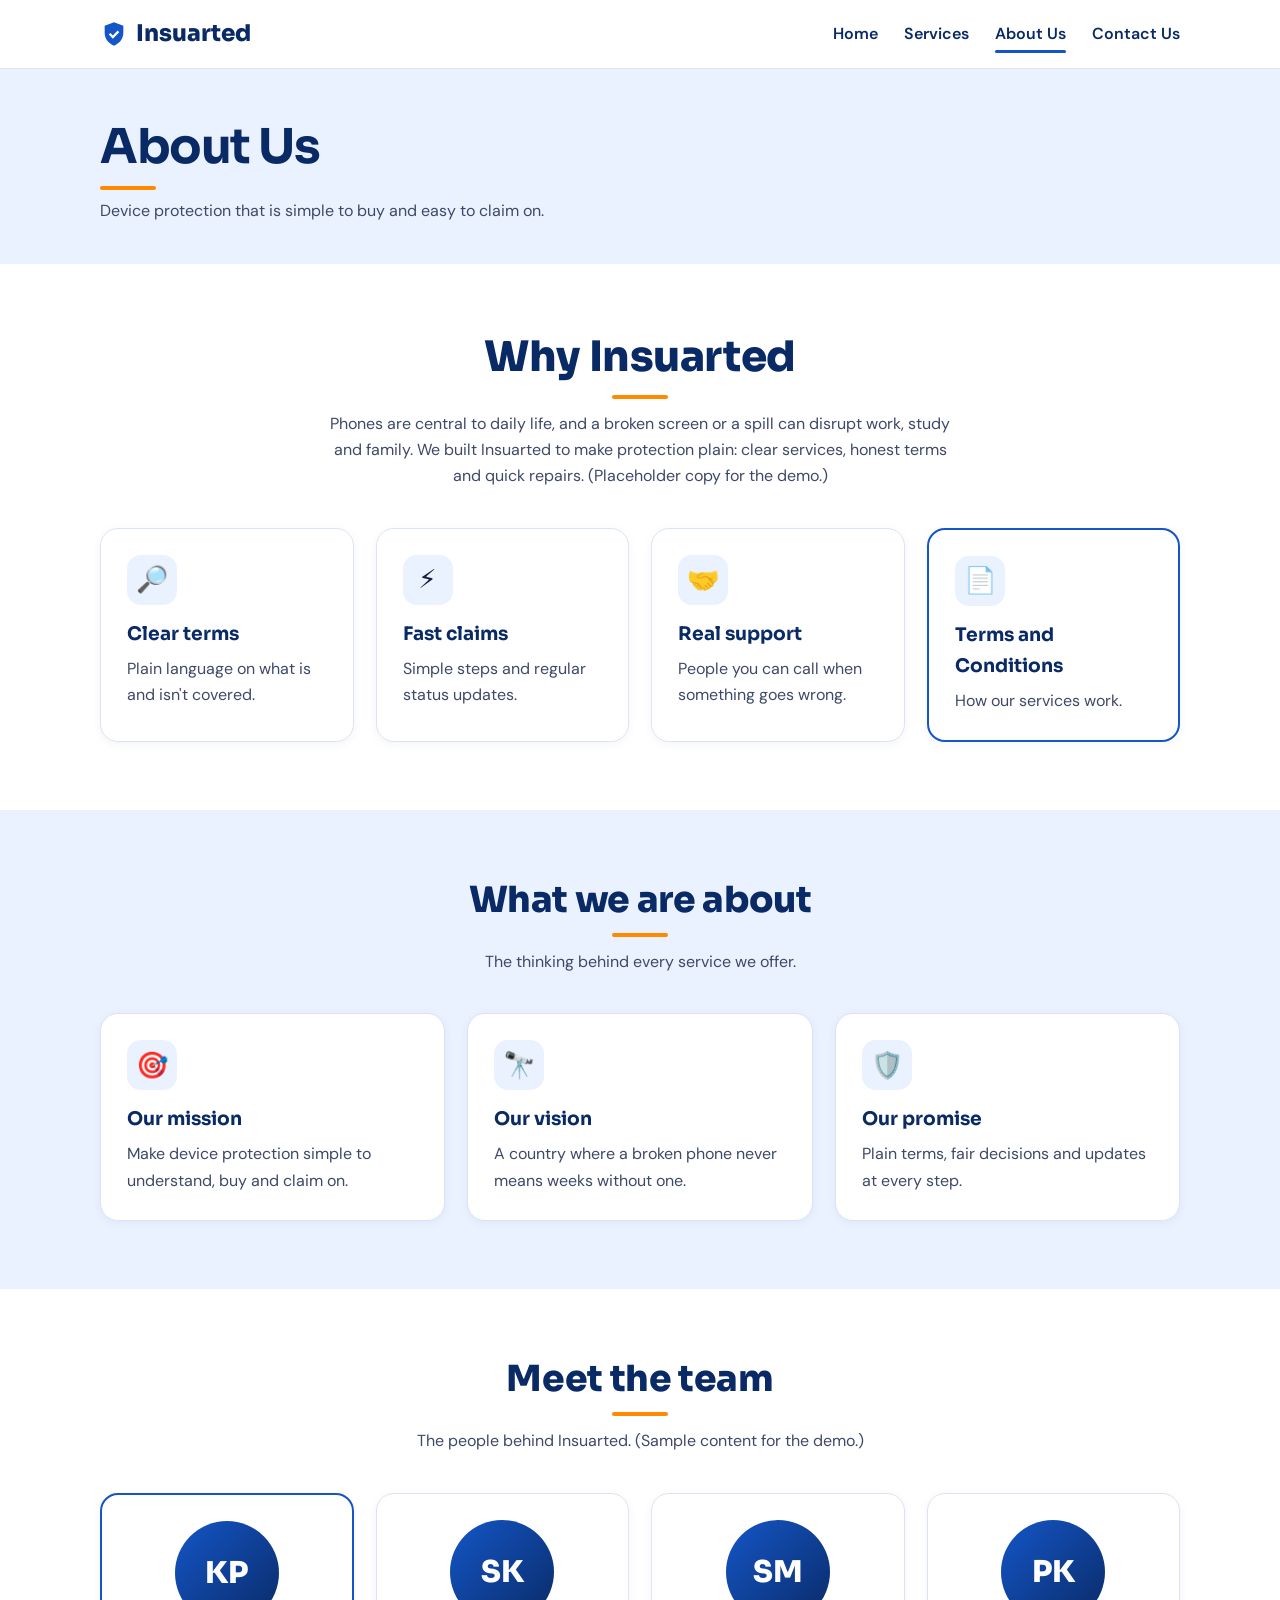
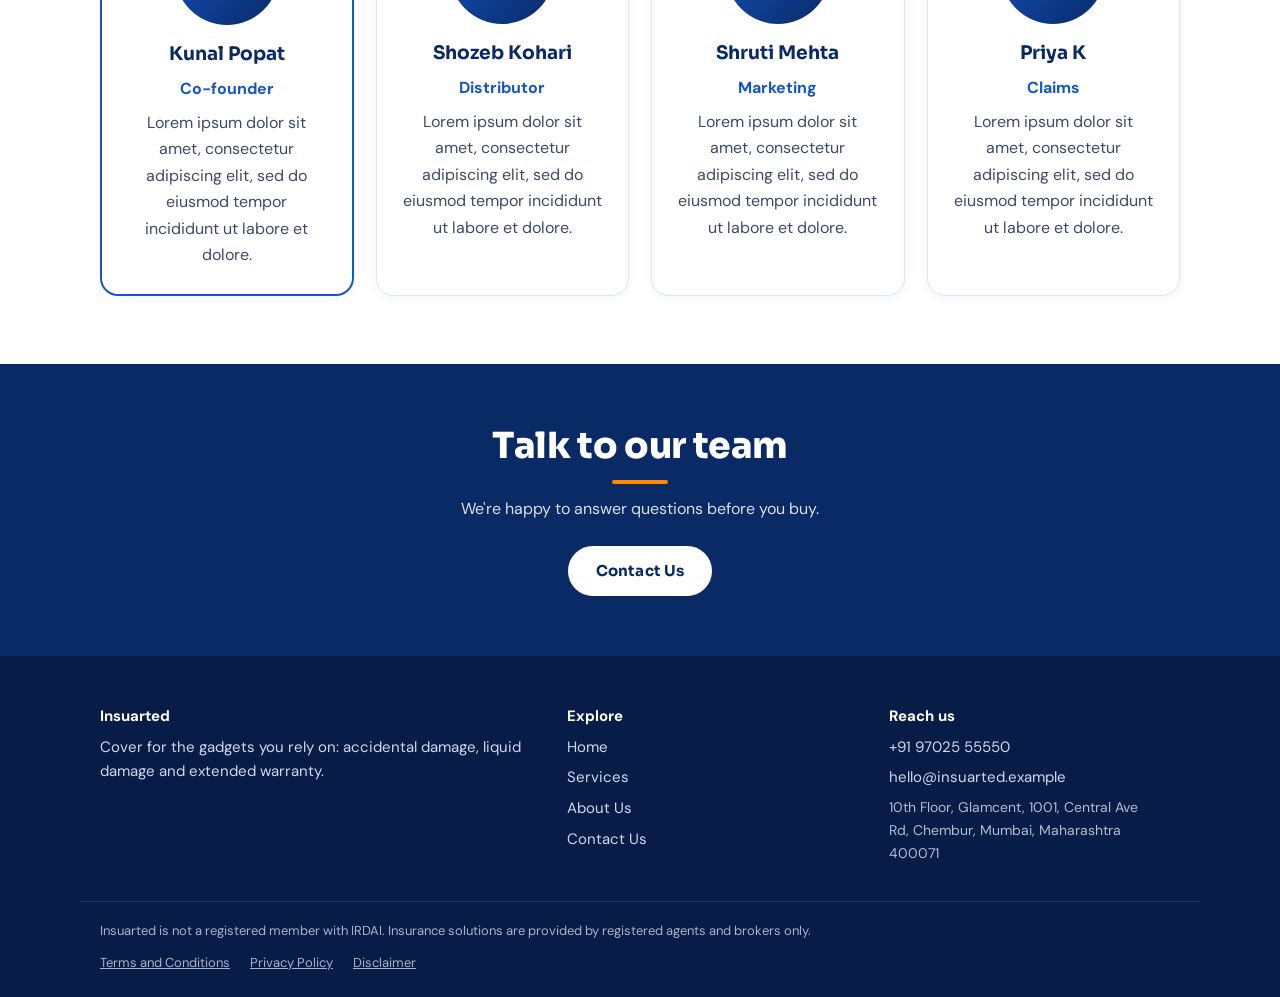
==== commit 870b6352: "Add files via upload" ====
--- a/about.html
+++ b/about.html
@@ -1,5 +1,5 @@
 <!doctype html><html lang="en"><head><meta charset="utf-8"><meta name="viewport" content="width=device-width,initial-scale=1"><title>About Us | Insuarted</title><meta name="description" content="Who we are and how we handle claims."><link rel="preconnect" href="https://fonts.googleapis.com"><link rel="preconnect" href="https://fonts.gstatic.com" crossorigin><link href="https://fonts.googleapis.com/css2?family=Sora:wght@600;700;800&family=DM+Sans:wght@400;500;600;700&display=swap" rel="stylesheet"><link rel="icon" href="favicon.svg" type="image/svg+xml"><link rel="icon" href="favicon.svg" type="image/svg+xml"><link rel="stylesheet" href="styles.css"></head><body><header><div class="w nav"><a class="logo" href="index.html"><svg width="28" height="28" viewBox="0 0 24 24" fill="#1456c7" aria-hidden="true"><path d="M12 2 4 5v6c0 5 3.4 9.4 8 11 4.6-1.6 8-6 8-11V5l-8-3Zm-1 14-3.5-3.5 1.4-1.4L11 13.2l4.1-4.1 1.4 1.4L11 16Z"/></svg>Insuarted</a><button id="m" aria-label="Menu">&#9776;</button><nav id="nv"><a href="index.html">Home</a><a href="services.html">Services</a><a href="about.html" class=on>About Us</a><a href="contact.html">Contact Us</a></nav></div></header><main><section class="page"><div class="w"><h1>About Us</h1><p>Device protection that is simple to buy and easy to claim on.</p></div></section>
-<section class="sec"><div class="w g2 mid"><div><h2>Why Insuarted</h2><p class="mut">Phones are central to daily life, and a broken screen or a spill can disrupt work, study and family. We built Insuarted to make protection plain: clear services, honest terms and quick repairs. (Placeholder copy for the demo.)</p></div><div class="g3" style="grid-template-columns:1fr 1fr"><div class="card"><div class="ic">🔎</div><h3>Clear terms</h3><p>Plain language on what is and isn't covered.</p></div><div class="card"><div class="ic">⚡</div><h3>Fast claims</h3><p>Simple steps and regular status updates.</p></div><div class="card"><div class="ic">🤝</div><h3>Real support</h3><p>People you can call when something goes wrong.</p></div></div></div></section>
+<section class="sec"><div class="w"><div class="c"><h2 class="big">Why Insuarted</h2><p>Phones are central to daily life, and a broken screen or a spill can disrupt work, study and family. We built Insuarted to make protection plain: clear services, honest terms and quick repairs. (Placeholder copy for the demo.)</p></div><div class="g4"><div class="card"><div class="ic">🔎</div><h3>Clear terms</h3><p>Plain language on what is and isn't covered.</p></div><div class="card"><div class="ic">⚡</div><h3>Fast claims</h3><p>Simple steps and regular status updates.</p></div><div class="card"><div class="ic">🤝</div><h3>Real support</h3><p>People you can call when something goes wrong.</p></div><a class="card tcl" href="terms.html"><div class="ic">&#128196;</div><h3>Terms and Conditions</h3><p>How our services work.</p><span class="more">Click to read more</span></a></div></div></section>
 <section class="sec alt"><div class="w"><div class="c"><h2>What we are about</h2><p>The thinking behind every service we offer.</p></div><div class="g3"><div class="card"><div class="ic">🎯</div><h3>Our mission</h3><p>Make device protection simple to understand, buy and claim on.</p></div><div class="card"><div class="ic">🔭</div><h3>Our vision</h3><p>A country where a broken phone never means weeks without one.</p></div><div class="card"><div class="ic">🛡️</div><h3>Our promise</h3><p>Plain terms, fair decisions and updates at every step.</p></div></div></div></section>
-<section class="sec"><div class="w"><div class="c"><h2>Meet the team</h2><p>The people behind Insuarted. (Sample content for the demo.)</p></div><div class="g4"><div class="card tm fd"><div class="av"><span>KP</span><img src="images/team/kunal-popat.jpg" alt="Kunal Popat" loading="lazy" onerror="this.remove()"></div><h3>Kunal Popat</h3><p class="role">Founder</p><p>Lorem ipsum dolor sit amet, consectetur adipiscing elit, sed do eiusmod tempor incididunt ut labore et dolore.</p></div><div class="card tm"><div class="av"><span>SK</span><img src="images/team/shozeb-kohari.jpg" alt="Shozeb Kohari" loading="lazy" onerror="this.remove()"></div><h3>Shozeb Kohari</h3><p class="role">Title/Position</p><p>Lorem ipsum dolor sit amet, consectetur adipiscing elit, sed do eiusmod tempor incididunt ut labore et dolore.</p></div><div class="card tm"><div class="av"><span>SM</span><img src="images/team/shruti-mehta.jpg" alt="Shruti Mehta" loading="lazy" onerror="this.remove()"></div><h3>Shruti Mehta</h3><p class="role">Title/Position</p><p>Lorem ipsum dolor sit amet, consectetur adipiscing elit, sed do eiusmod tempor incididunt ut labore et dolore.</p></div><div class="card tm"><div class="av"><span>JD</span><img src="images/team/john-doe.jpg" alt="John Doe" loading="lazy" onerror="this.remove()"></div><h3>John Doe</h3><p class="role">Title/Position</p><p>Lorem ipsum dolor sit amet, consectetur adipiscing elit, sed do eiusmod tempor incididunt ut labore et dolore.</p></div></div></div></section>
-<section class="cta"><div class="w"><h2>Talk to our team</h2><p>We're happy to answer questions before you buy.</p><a class="btn a" href="contact.html">Contact Us</a></div></section></main><footer><div class="w fg"><div><b>Insuarted</b><p>Cover for the gadgets you rely on: accidental damage, liquid damage and extended warranty.</p></div><div><b>Explore</b><a href="index.html">Home</a><a href="services.html">Services</a><a href="about.html" class=on>About Us</a><a href="contact.html">Contact Us</a></div><div><b>Reach us</b><a href="tel:+910000000000">+91 00000 00000</a><a href="mailto:hello@insuarted.example">hello@insuarted.example</a><a class="adr" href="https://www.google.com/maps/place/Shift+Risk+Insurance+Brokers+Limited/@19.0803357,72.9051284,17z/data=!3m1!4b1!4m6!3m5!1s0x3be7c61fb3d650e3:0x14227ef74384f28a!8m2!3d19.0803357!4d72.9051284!16s%2Fg%2F11d_6y_kd8" target="_blank" rel="noopener">16th Floor, Vardhaman Business Bay, 1601-1606, Vallabhbaug Ln, Pant Nagar, Ghatkopar East, Mumbai, Maharashtra 400077</a></div></div><div class="w dis"><p>Sample disclaimer: [Registered company name] is [registered or authorised as ...]. Registration or licence no. [to be added]. Insurance is the subject matter of solicitation. Service details and terms shown are placeholders until the company supplies approved wording. Coverage is subject to the policy terms and conditions.</p><p class="fl"><a href="terms.html">Terms and Conditions</a><a href="privacy.html">Privacy Policy</a><a href="disclaimer.html">Disclaimer</a></p></div></footer><script src="main.js"></script></body></html>+<section class="sec"><div class="w"><div class="c"><h2>Meet the team</h2><p>The people behind Insuarted. (Sample content for the demo.)</p></div><div class="g4"><div class="card tm fd"><div class="av"><span>KP</span><img src="images/team/kunal-popat.jpg" alt="Kunal Popat" loading="lazy" onerror="this.remove()"></div><h3>Kunal Popat</h3><p class="role">Co-founder</p><p>Lorem ipsum dolor sit amet, consectetur adipiscing elit, sed do eiusmod tempor incididunt ut labore et dolore.</p></div><div class="card tm"><div class="av"><span>SK</span><img src="images/team/shozeb-kohari.jpg" alt="Shozeb Kohari" loading="lazy" onerror="this.remove()"></div><h3>Shozeb Kohari</h3><p class="role">Distributor</p><p>Lorem ipsum dolor sit amet, consectetur adipiscing elit, sed do eiusmod tempor incididunt ut labore et dolore.</p></div><div class="card tm"><div class="av"><span>SM</span><img src="images/team/shruti-mehta.jpg" alt="Shruti Mehta" loading="lazy" onerror="this.remove()"></div><h3>Shruti Mehta</h3><p class="role">Marketing</p><p>Lorem ipsum dolor sit amet, consectetur adipiscing elit, sed do eiusmod tempor incididunt ut labore et dolore.</p></div><div class="card tm"><div class="av"><span>PK</span><img src="images/team/priya-k.jpg" alt="Priya K" loading="lazy" onerror="this.remove()"></div><h3>Priya K</h3><p class="role">Claims</p><p>Lorem ipsum dolor sit amet, consectetur adipiscing elit, sed do eiusmod tempor incididunt ut labore et dolore.</p></div></div></div></section>
+<section class="cta"><div class="w"><h2>Talk to our team</h2><p>We're happy to answer questions before you buy.</p><a class="btn a" href="contact.html">Contact Us</a></div></section></main><footer><div class="w fg"><div><b>Insuarted</b><p>Cover for the gadgets you rely on: accidental damage, liquid damage and extended warranty.</p></div><div><b>Explore</b><a href="index.html">Home</a><a href="services.html">Services</a><a href="about.html" class=on>About Us</a><a href="contact.html">Contact Us</a></div><div><b>Reach us</b><a href="tel:+919702555550">+91 97025 55550</a><a href="mailto:hello@insuarted.example">hello@insuarted.example</a><a class="adr" href="https://www.google.com/maps/place/IMT+Care/@19.0552831,72.8964882,15.89z/data=!3m1!5s0x3be7c61d0ad21795:0xac25754aac6badd2!4m6!3m5!1s0x3be7cf233e7312db:0x36f7fdd926c81ebc!8m2!3d19.0555205!4d72.9002654!16s%2Fg%2F11sg8ls0q4" target="_blank" rel="noopener">10th Floor, Glamcent, 1001, Central Ave Rd, Chembur, Mumbai, Maharashtra 400071</a></div></div><div class="w dis"><p>Insuarted is not a registered member with IRDAI. Insurance solutions are provided by registered agents and brokers only.</p><p class="fl"><a href="terms.html">Terms and Conditions</a><a href="privacy.html">Privacy Policy</a><a href="disclaimer.html">Disclaimer</a></p></div></footer><script src="main.js"></script></body></html>
--- a/styles.css
+++ b/styles.css
@@ -144,3 +144,32 @@
 /* v5 */
 .hero .card .ck{margin:0}.hero .card .ck li{font-size:18px;font-weight:600;padding:9px 0 9px 32px;color:var(--navy)}
 #email p{margin:8px 0}.lb{font-size:13px}
+/* v6 */
+.hero{padding:104px 0}.hero .w{display:block;text-align:center}.hero h1{max-width:860px;margin:0 auto}.hero p{margin-left:auto;margin-right:auto}
+@media(max-width:800px){.hero{padding:64px 0}}
+.ck li.hl{background:var(--sky);border-radius:10px;padding:9px 12px 9px 40px;font-weight:700;color:var(--navy);margin-top:8px}.ck li.hl:before{content:"\1F69A";left:12px}
+.tcc{margin-top:30px;border:1px solid rgba(255,255,255,.2);border-radius:18px;padding:26px;background:rgba(255,255,255,.05)}.tcc h3{color:#fff;margin:0 0 6px}.tcc p{color:#cfd9ee}
+.tcc .ck{columns:2;margin:14px 0 20px}.tcc .ck li{color:#fff;break-inside:avoid}.tcc .btn.a{background:#fff;border-color:#fff;color:var(--navy)!important}
+@media(max-width:700px){.tcc .ck{columns:1}}
+.c h2.big{font-size:clamp(30px,4.2vw,42px)}a.card{color:inherit;display:block}
+.tcl{border:2px solid var(--blue);position:relative;overflow:hidden;cursor:pointer;animation:bp 2.6s infinite}
+.tcl p{transition:opacity .25s,transform .25s}.tcl .more{position:absolute;left:26px;right:26px;bottom:26px;opacity:0;transform:translateY(10px);transition:opacity .25s,transform .25s;font-weight:700;color:var(--blue)}
+.tcl:hover{background:var(--sky);animation:none}.tcl:hover p{opacity:0;transform:translateY(-6px)}.tcl:hover .more{opacity:1;transform:none}
+@keyframes bp{0%,100%{box-shadow:0 0 0 0 rgba(20,86,199,.35)}50%{box-shadow:0 0 0 8px rgba(20,86,199,0)}}
+@media(hover:none){.tcl .more{position:static;opacity:1;transform:none;display:block;margin-top:8px}}
+@media(prefers-reduced-motion:reduce){.tcl{animation:none}}
+.g2c{display:grid;grid-template-columns:1fr 1fr;gap:22px}.ct{display:flex;gap:16px;align-items:flex-start;padding:22px}.ct .ic{flex:none;margin:0}.ct h3{margin:0 0 2px;font-size:18px}.ct p{margin:0}
+.ct .lnk{font-size:18px;word-break:break-word}.cap{color:var(--mut);font-size:14px;margin:4px 0 10px!important}.ct .pill{margin:2px 8px 4px 0}
+h2.s{font-size:26px;margin:44px 0 16px}h2.s:first-child{margin-top:0}
+.nm{max-width:560px;margin-bottom:22px}#fe{color:#a61b1b;font-size:14px;min-height:20px;margin:0}.nm .cap{margin:6px 0 4px!important}
+@media(max-width:800px){.g2c{grid-template-columns:1fr}}
+/* v7 */
+.pd{background:var(--sky);border-radius:10px;padding:10px 14px 10px 42px;font-weight:700;color:var(--navy);position:relative;margin:6px 0 18px}.pd:before{content:"\1F69A";position:absolute;left:13px;top:9px}
+.em{display:grid;grid-template-columns:1fr 1fr;grid-template-rows:auto auto;gap:22px;align-items:stretch}
+.em .nm{max-width:none;margin:0;grid-row:span 2}.em .nm h3{margin:0 0 4px}.em .nm label{margin:12px 0 5px}.em .nm label:first-of-type{margin-top:8px}
+.ct.c1{border-left:6px solid #0f9d8a}.ct.c2{border-left:6px solid var(--blue)}
+.chn{display:inline-block;font-size:13px;font-weight:700;padding:3px 12px;border-radius:999px;margin-bottom:6px}
+.c1 .chn{background:#e2f6f3;color:#0b6f60}.c2 .chn{background:#e6efff;color:var(--blue)}.c1 .ic{background:#e2f6f3}
+@media(max-width:800px){.em{grid-template-columns:1fr}.em .nm{grid-row:auto}}
+/* v8 */
+.nxn{margin-top:26px;color:#cfd9ee;font-size:15px}.nxn a{color:#fff;font-weight:600;text-decoration:underline}
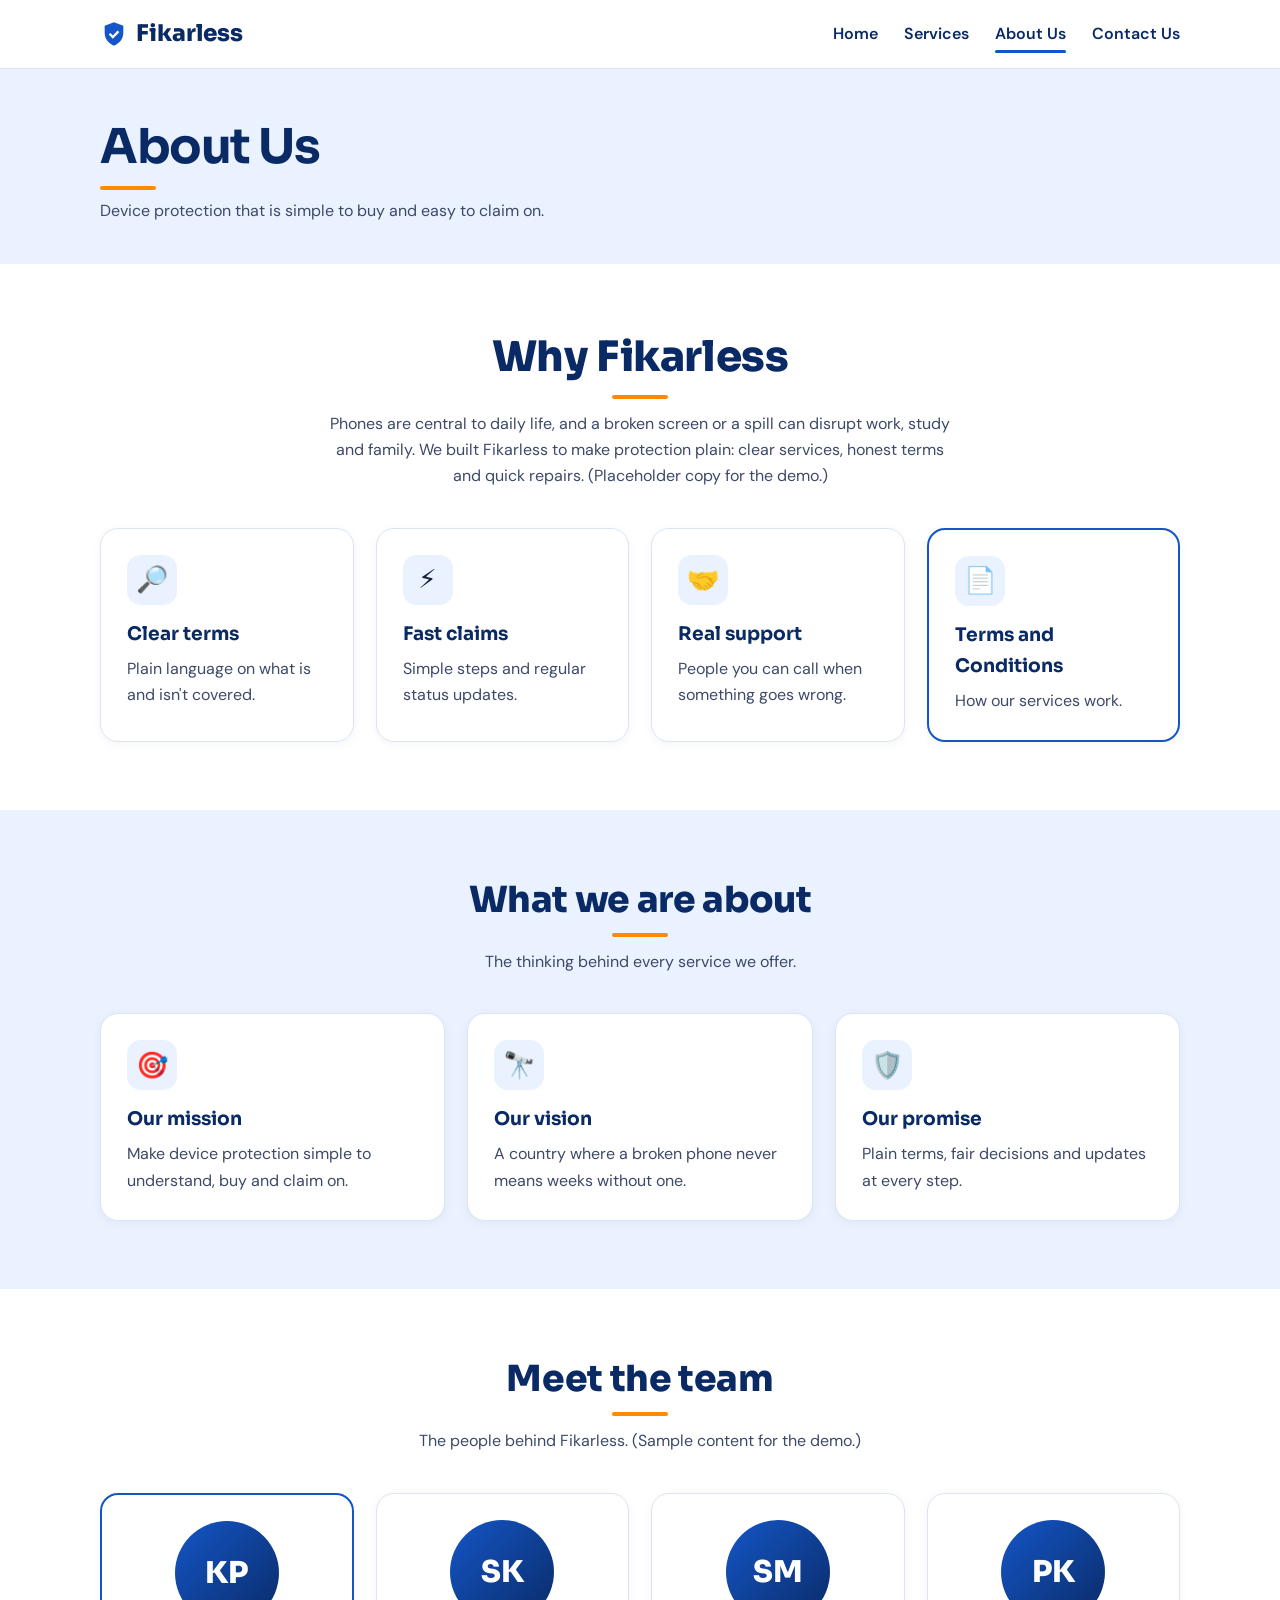
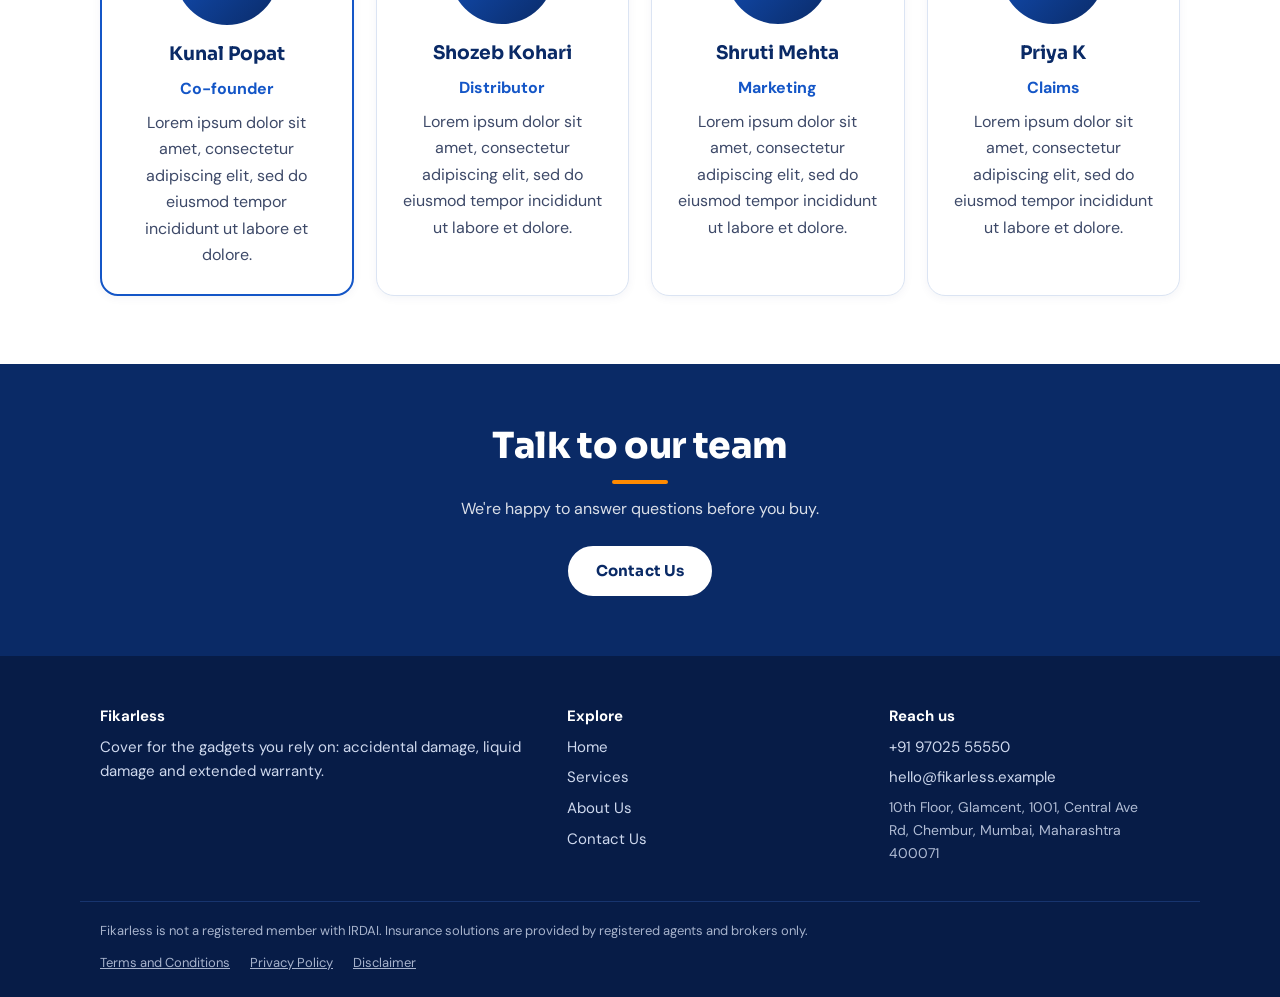
==== commit 0466a611: "Add files via upload" ====
--- a/about.html
+++ b/about.html
@@ -1,5 +1,5 @@
-<!doctype html><html lang="en"><head><meta charset="utf-8"><meta name="viewport" content="width=device-width,initial-scale=1"><title>About Us | Insuarted</title><meta name="description" content="Who we are and how we handle claims."><link rel="preconnect" href="https://fonts.googleapis.com"><link rel="preconnect" href="https://fonts.gstatic.com" crossorigin><link href="https://fonts.googleapis.com/css2?family=Sora:wght@600;700;800&family=DM+Sans:wght@400;500;600;700&display=swap" rel="stylesheet"><link rel="icon" href="favicon.svg" type="image/svg+xml"><link rel="icon" href="favicon.svg" type="image/svg+xml"><link rel="stylesheet" href="styles.css"></head><body><header><div class="w nav"><a class="logo" href="index.html"><svg width="28" height="28" viewBox="0 0 24 24" fill="#1456c7" aria-hidden="true"><path d="M12 2 4 5v6c0 5 3.4 9.4 8 11 4.6-1.6 8-6 8-11V5l-8-3Zm-1 14-3.5-3.5 1.4-1.4L11 13.2l4.1-4.1 1.4 1.4L11 16Z"/></svg>Insuarted</a><button id="m" aria-label="Menu">&#9776;</button><nav id="nv"><a href="index.html">Home</a><a href="services.html">Services</a><a href="about.html" class=on>About Us</a><a href="contact.html">Contact Us</a></nav></div></header><main><section class="page"><div class="w"><h1>About Us</h1><p>Device protection that is simple to buy and easy to claim on.</p></div></section>
-<section class="sec"><div class="w"><div class="c"><h2 class="big">Why Insuarted</h2><p>Phones are central to daily life, and a broken screen or a spill can disrupt work, study and family. We built Insuarted to make protection plain: clear services, honest terms and quick repairs. (Placeholder copy for the demo.)</p></div><div class="g4"><div class="card"><div class="ic">🔎</div><h3>Clear terms</h3><p>Plain language on what is and isn't covered.</p></div><div class="card"><div class="ic">⚡</div><h3>Fast claims</h3><p>Simple steps and regular status updates.</p></div><div class="card"><div class="ic">🤝</div><h3>Real support</h3><p>People you can call when something goes wrong.</p></div><a class="card tcl" href="terms.html"><div class="ic">&#128196;</div><h3>Terms and Conditions</h3><p>How our services work.</p><span class="more">Click to read more</span></a></div></div></section>
+<!doctype html><html lang="en"><head><meta charset="utf-8"><meta name="viewport" content="width=device-width,initial-scale=1"><title>About Us | Fikarless</title><meta name="description" content="Who we are and how we handle claims."><link rel="preconnect" href="https://fonts.googleapis.com"><link rel="preconnect" href="https://fonts.gstatic.com" crossorigin><link href="https://fonts.googleapis.com/css2?family=Sora:wght@600;700;800&family=DM+Sans:wght@400;500;600;700&display=swap" rel="stylesheet"><link rel="icon" href="favicon.svg" type="image/svg+xml"><link rel="icon" href="favicon.svg" type="image/svg+xml"><link rel="stylesheet" href="styles.css"></head><body><header><div class="w nav"><a class="logo" href="index.html"><svg width="28" height="28" viewBox="0 0 24 24" fill="#1456c7" aria-hidden="true"><path d="M12 2 4 5v6c0 5 3.4 9.4 8 11 4.6-1.6 8-6 8-11V5l-8-3Zm-1 14-3.5-3.5 1.4-1.4L11 13.2l4.1-4.1 1.4 1.4L11 16Z"/></svg>Fikarless</a><button id="m" aria-label="Menu">&#9776;</button><nav id="nv"><a href="index.html">Home</a><a href="services.html">Services</a><a href="about.html" class=on>About Us</a><a href="contact.html">Contact Us</a></nav></div></header><main><section class="page"><div class="w"><h1>About Us</h1><p>Device protection that is simple to buy and easy to claim on.</p></div></section>
+<section class="sec"><div class="w"><div class="c"><h2 class="big">Why Fikarless</h2><p>Phones are central to daily life, and a broken screen or a spill can disrupt work, study and family. We built Fikarless to make protection plain: clear services, honest terms and quick repairs. (Placeholder copy for the demo.)</p></div><div class="g4"><div class="card"><div class="ic">🔎</div><h3>Clear terms</h3><p>Plain language on what is and isn't covered.</p></div><div class="card"><div class="ic">⚡</div><h3>Fast claims</h3><p>Simple steps and regular status updates.</p></div><div class="card"><div class="ic">🤝</div><h3>Real support</h3><p>People you can call when something goes wrong.</p></div><a class="card tcl" href="terms.html"><div class="ic">&#128196;</div><h3>Terms and Conditions</h3><p>How our services work.</p><span class="more">Click to read more</span></a></div></div></section>
 <section class="sec alt"><div class="w"><div class="c"><h2>What we are about</h2><p>The thinking behind every service we offer.</p></div><div class="g3"><div class="card"><div class="ic">🎯</div><h3>Our mission</h3><p>Make device protection simple to understand, buy and claim on.</p></div><div class="card"><div class="ic">🔭</div><h3>Our vision</h3><p>A country where a broken phone never means weeks without one.</p></div><div class="card"><div class="ic">🛡️</div><h3>Our promise</h3><p>Plain terms, fair decisions and updates at every step.</p></div></div></div></section>
-<section class="sec"><div class="w"><div class="c"><h2>Meet the team</h2><p>The people behind Insuarted. (Sample content for the demo.)</p></div><div class="g4"><div class="card tm fd"><div class="av"><span>KP</span><img src="images/team/kunal-popat.jpg" alt="Kunal Popat" loading="lazy" onerror="this.remove()"></div><h3>Kunal Popat</h3><p class="role">Co-founder</p><p>Lorem ipsum dolor sit amet, consectetur adipiscing elit, sed do eiusmod tempor incididunt ut labore et dolore.</p></div><div class="card tm"><div class="av"><span>SK</span><img src="images/team/shozeb-kohari.jpg" alt="Shozeb Kohari" loading="lazy" onerror="this.remove()"></div><h3>Shozeb Kohari</h3><p class="role">Distributor</p><p>Lorem ipsum dolor sit amet, consectetur adipiscing elit, sed do eiusmod tempor incididunt ut labore et dolore.</p></div><div class="card tm"><div class="av"><span>SM</span><img src="images/team/shruti-mehta.jpg" alt="Shruti Mehta" loading="lazy" onerror="this.remove()"></div><h3>Shruti Mehta</h3><p class="role">Marketing</p><p>Lorem ipsum dolor sit amet, consectetur adipiscing elit, sed do eiusmod tempor incididunt ut labore et dolore.</p></div><div class="card tm"><div class="av"><span>PK</span><img src="images/team/priya-k.jpg" alt="Priya K" loading="lazy" onerror="this.remove()"></div><h3>Priya K</h3><p class="role">Claims</p><p>Lorem ipsum dolor sit amet, consectetur adipiscing elit, sed do eiusmod tempor incididunt ut labore et dolore.</p></div></div></div></section>
-<section class="cta"><div class="w"><h2>Talk to our team</h2><p>We're happy to answer questions before you buy.</p><a class="btn a" href="contact.html">Contact Us</a></div></section></main><footer><div class="w fg"><div><b>Insuarted</b><p>Cover for the gadgets you rely on: accidental damage, liquid damage and extended warranty.</p></div><div><b>Explore</b><a href="index.html">Home</a><a href="services.html">Services</a><a href="about.html" class=on>About Us</a><a href="contact.html">Contact Us</a></div><div><b>Reach us</b><a href="tel:+919702555550">+91 97025 55550</a><a href="mailto:hello@insuarted.example">hello@insuarted.example</a><a class="adr" href="https://www.google.com/maps/place/IMT+Care/@19.0552831,72.8964882,15.89z/data=!3m1!5s0x3be7c61d0ad21795:0xac25754aac6badd2!4m6!3m5!1s0x3be7cf233e7312db:0x36f7fdd926c81ebc!8m2!3d19.0555205!4d72.9002654!16s%2Fg%2F11sg8ls0q4" target="_blank" rel="noopener">10th Floor, Glamcent, 1001, Central Ave Rd, Chembur, Mumbai, Maharashtra 400071</a></div></div><div class="w dis"><p>Insuarted is not a registered member with IRDAI. Insurance solutions are provided by registered agents and brokers only.</p><p class="fl"><a href="terms.html">Terms and Conditions</a><a href="privacy.html">Privacy Policy</a><a href="disclaimer.html">Disclaimer</a></p></div></footer><script src="main.js"></script></body></html>+<section class="sec"><div class="w"><div class="c"><h2>Meet the team</h2><p>The people behind Fikarless. (Sample content for the demo.)</p></div><div class="g4"><div class="card tm fd"><div class="av"><span>KP</span><img src="images/team/kunal-popat.jpg" alt="Kunal Popat" loading="lazy" onerror="this.remove()"></div><h3>Kunal Popat</h3><p class="role">Co-founder</p><p>Lorem ipsum dolor sit amet, consectetur adipiscing elit, sed do eiusmod tempor incididunt ut labore et dolore.</p></div><div class="card tm"><div class="av"><span>SK</span><img src="images/team/shozeb-kohari.jpg" alt="Shozeb Kohari" loading="lazy" onerror="this.remove()"></div><h3>Shozeb Kohari</h3><p class="role">Distributor</p><p>Lorem ipsum dolor sit amet, consectetur adipiscing elit, sed do eiusmod tempor incididunt ut labore et dolore.</p></div><div class="card tm"><div class="av"><span>SM</span><img src="images/team/shruti-mehta.jpg" alt="Shruti Mehta" loading="lazy" onerror="this.remove()"></div><h3>Shruti Mehta</h3><p class="role">Marketing</p><p>Lorem ipsum dolor sit amet, consectetur adipiscing elit, sed do eiusmod tempor incididunt ut labore et dolore.</p></div><div class="card tm"><div class="av"><span>PK</span><img src="images/team/priya-k.jpg" alt="Priya K" loading="lazy" onerror="this.remove()"></div><h3>Priya K</h3><p class="role">Claims</p><p>Lorem ipsum dolor sit amet, consectetur adipiscing elit, sed do eiusmod tempor incididunt ut labore et dolore.</p></div></div></div></section>
+<section class="cta"><div class="w"><h2>Talk to our team</h2><p>We're happy to answer questions before you buy.</p><a class="btn a" href="contact.html">Contact Us</a></div></section></main><footer><div class="w fg"><div><b>Fikarless</b><p>Cover for the gadgets you rely on: accidental damage, liquid damage and extended warranty.</p></div><div><b>Explore</b><a href="index.html">Home</a><a href="services.html">Services</a><a href="about.html" class=on>About Us</a><a href="contact.html">Contact Us</a></div><div><b>Reach us</b><a href="tel:+919702555550">+91 97025 55550</a><a href="mailto:hello@fikarless.example">hello@fikarless.example</a><a class="adr" href="https://www.google.com/maps/place/IMT+Care/@19.0552831,72.8964882,15.89z/data=!3m1!5s0x3be7c61d0ad21795:0xac25754aac6badd2!4m6!3m5!1s0x3be7cf233e7312db:0x36f7fdd926c81ebc!8m2!3d19.0555205!4d72.9002654!16s%2Fg%2F11sg8ls0q4" target="_blank" rel="noopener">10th Floor, Glamcent, 1001, Central Ave Rd, Chembur, Mumbai, Maharashtra 400071</a></div></div><div class="w dis"><p>Fikarless is not a registered member with IRDAI. Insurance solutions are provided by registered agents and brokers only.</p><p class="fl"><a href="terms.html">Terms and Conditions</a><a href="privacy.html">Privacy Policy</a><a href="disclaimer.html">Disclaimer</a></p></div></footer><script src="main.js"></script></body></html>
